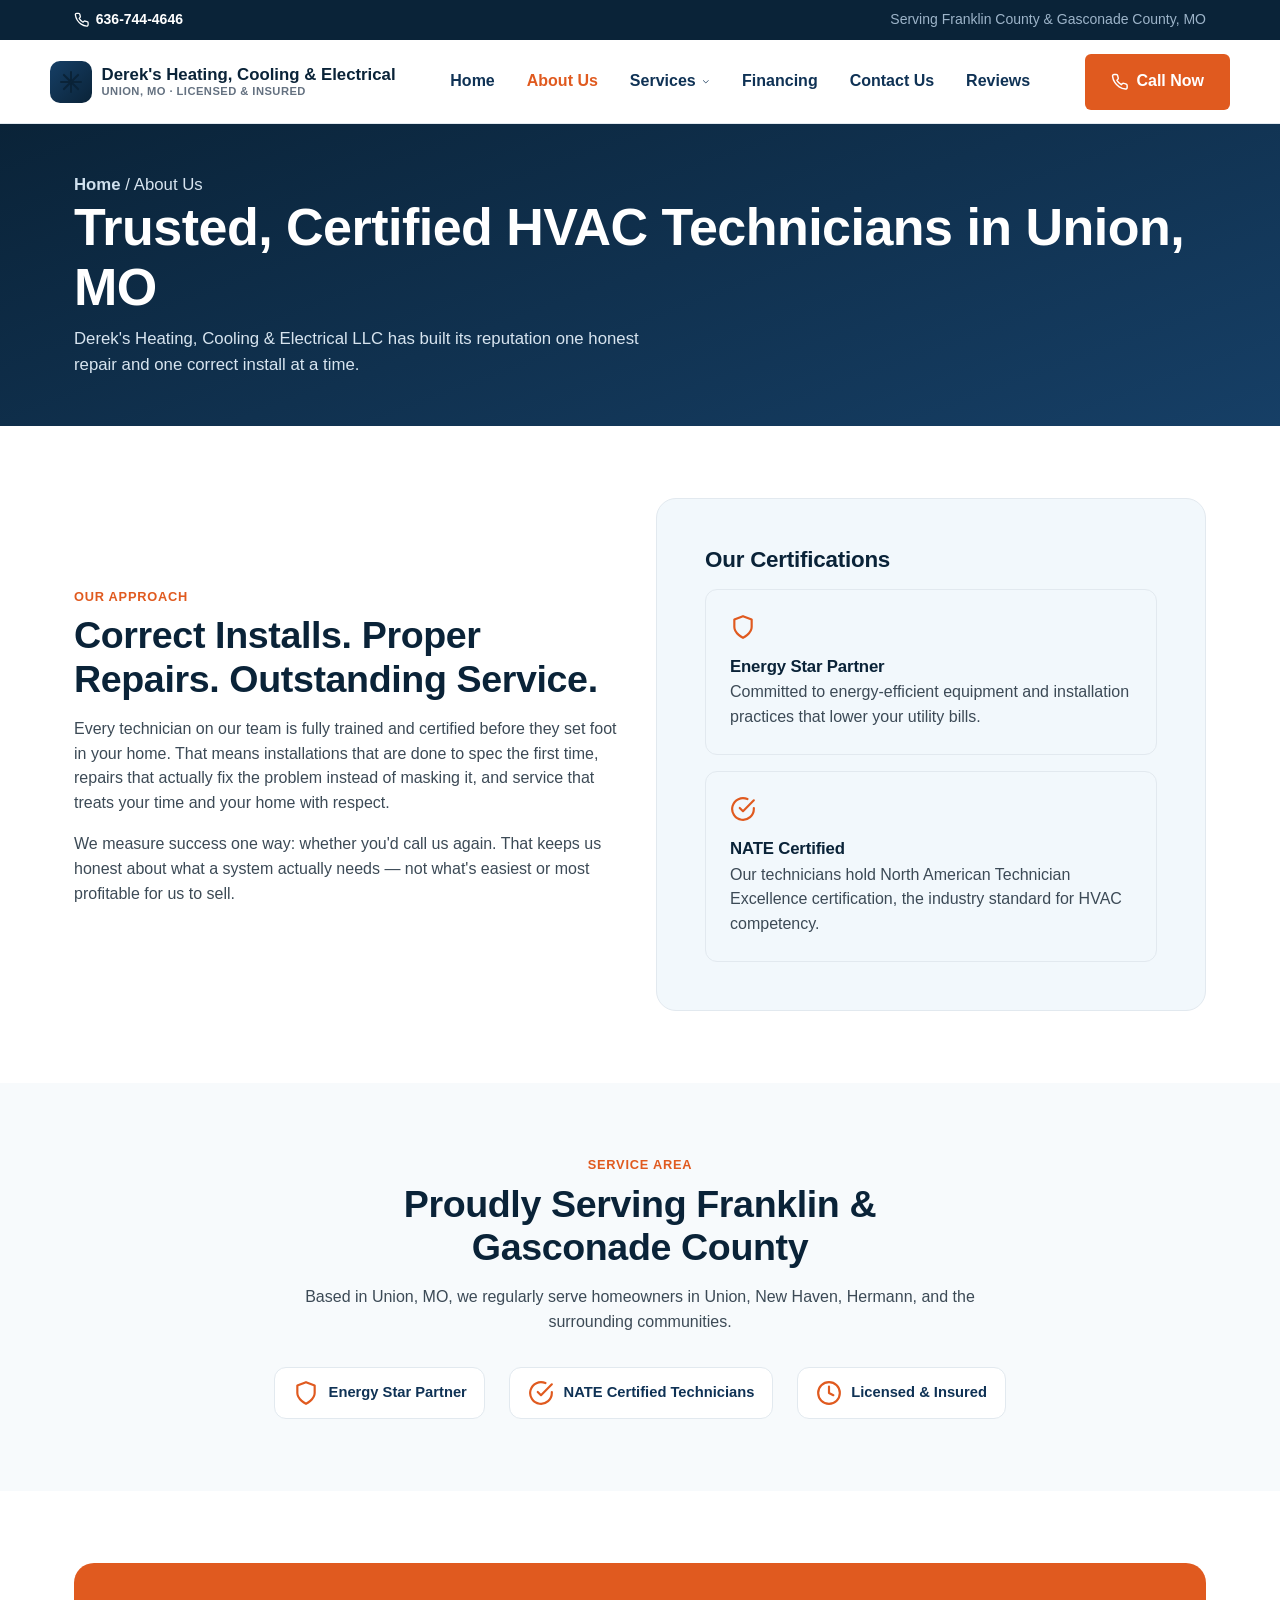
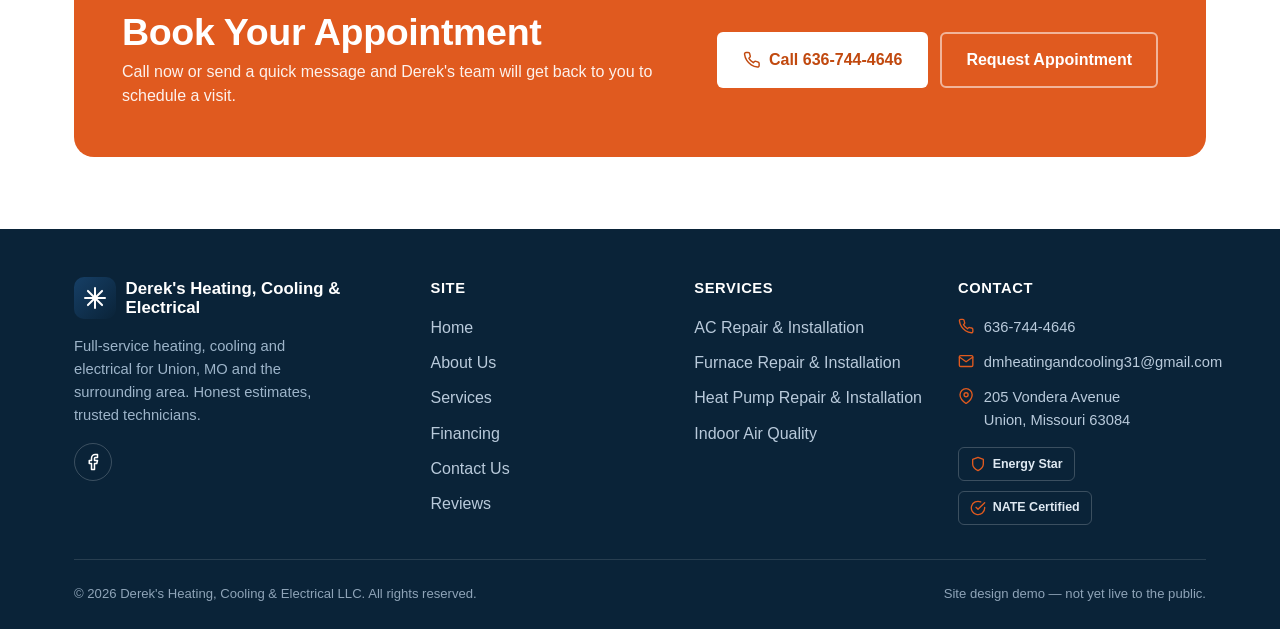
==== about.html @ 1e5344a3 "Initial demo build: static, mobile-first Derek's Heating rebuild 10-page static/vanilla-JS rebuild p" ====
<!DOCTYPE html>
<html lang="en">
<head>
<meta charset="UTF-8">
<meta name="viewport" content="width=device-width, initial-scale=1">
<title>About Us | Derek's Heating, Cooling & Electrical LLC</title>
<meta name="description" content="Meet Derek's Heating, Cooling & Electrical LLC — Energy Star and NATE certified HVAC technicians serving Union, MO and Franklin & Gasconade County.">
<link rel="canonical" href="https://derekshvac-demo.example/about.html">
<meta name="theme-color" content="#0a2338">
<link rel="icon" href="assets/img/favicon.svg" type="image/svg+xml">

<meta property="og:type" content="website">
<meta property="og:title" content="About Us | Derek's Heating, Cooling & Electrical LLC">
<meta property="og:description" content="Meet Derek's Heating, Cooling & Electrical LLC — Energy Star and NATE certified HVAC technicians serving Union, MO and Franklin & Gasconade County.">
<meta property="og:site_name" content="Derek's Heating, Cooling & Electrical LLC">

<link rel="stylesheet" href="assets/css/style.css">
<script type="application/ld+json">{
  "@context": "https://schema.org",
  "@type": "HVACBusiness",
  "name": "Derek's Heating, Cooling & Electrical LLC",
  "telephone": "+1-636-744-4646",
  "email": "dmheatingandcooling31@gmail.com",
  "address": {
    "@type": "PostalAddress",
    "streetAddress": "205 Vondera Avenue",
    "addressLocality": "Union",
    "addressRegion": "MO",
    "postalCode": "63084",
    "addressCountry": "US"
  },
  "areaServed": [
    {
      "@type": "AdministrativeArea",
      "name": "Franklin County, MO"
    },
    {
      "@type": "AdministrativeArea",
      "name": "Gasconade County, MO"
    },
    {
      "@type": "City",
      "name": "Union, MO"
    },
    {
      "@type": "City",
      "name": "New Haven, MO"
    },
    {
      "@type": "City",
      "name": "Hermann, MO"
    }
  ],
  "sameAs": [
    "https://facebook.com/hvacfranklincounty"
  ],
  "priceRange": "$$",
  "openingHoursSpecification": [
    {
      "@type": "OpeningHoursSpecification",
      "dayOfWeek": [
        "Monday",
        "Tuesday",
        "Wednesday",
        "Thursday",
        "Friday"
      ],
      "opens": "08:00",
      "closes": "17:00"
    }
  ]
}</script>

</head>
<body>
<a class="skip-link" href="#main">Skip to content</a>

  
  <div class="topbar">
    <div class="container">
      <a class="topbar-call" href="tel:+16367444646">
        <svg class="icon" viewBox="0 0 24 24" fill="none" stroke="currentColor" stroke-width="2" stroke-linecap="round" stroke-linejoin="round" aria-hidden="true" focusable="false"><path d="M22 16.92v3a2 2 0 0 1-2.18 2 19.79 19.79 0 0 1-8.63-3.07 19.5 19.5 0 0 1-6-6 19.79 19.79 0 0 1-3.07-8.67A2 2 0 0 1 4.11 2h3a2 2 0 0 1 2 1.72c.127.96.361 1.903.7 2.81a2 2 0 0 1-.45 2.11L8.09 9.91a16 16 0 0 0 6 6l1.27-1.27a2 2 0 0 1 2.11-.45c.907.339 1.85.573 2.81.7A2 2 0 0 1 22 16.92z"/></svg>
        636-744-4646
      </a>
      <span class="topbar-area">Serving Franklin County & Gasconade County, MO</span>
    </div>
  </div>
  <header class="site-header">
    <div class="container header-inner">
      
      <a class="brand" href="index.html">
        <span class="brand-mark"><svg class="icon" viewBox="0 0 24 24" fill="none" stroke="currentColor" stroke-width="2" stroke-linecap="round" stroke-linejoin="round" aria-hidden="true" focusable="false"><g stroke-linecap="round"><line x1="12" y1="2" x2="12" y2="22"/><line x1="4.93" y1="4.93" x2="19.07" y2="19.07"/><line x1="2" y1="12" x2="22" y2="12"/><line x1="4.93" y1="19.07" x2="19.07" y2="4.93"/></g></svg></span>
        <span class="brand-name">
          Derek's Heating, Cooling &amp; Electrical
          <small>Union, MO &middot; Licensed &amp; Insured</small>
        </span>
      </a>
      
      <nav class="primary-nav" aria-label="Primary">
        <ul class="nav-list"><li><a class="nav-link" href="index.html">Home</a></li><li><a class="nav-link" href="about.html" aria-current="page">About Us</a></li>
        <li class="has-dropdown">
          <a class="nav-link" href="services.html">
            Services <svg class="icon caret" viewBox="0 0 24 24" fill="none" stroke="currentColor" stroke-width="2" stroke-linecap="round" stroke-linejoin="round" aria-hidden="true" focusable="false"><polyline points="6 9 12 15 18 9"/></svg>
          </a>
          <ul class="dropdown"><li><a href="ac-repair-installation.html">AC Repair & Installation</a></li><li><a href="furnace-repair-installation.html">Furnace Repair & Installation</a></li><li><a href="heat-pump-repair-installation.html">Heat Pump Repair & Installation</a></li><li><a href="indoor-air-quality.html">Indoor Air Quality</a></li></ul>
        </li><li><a class="nav-link" href="financing.html">Financing</a></li><li><a class="nav-link" href="contact.html">Contact Us</a></li><li><a class="nav-link" href="reviews.html">Reviews</a></li></ul>
      </nav>
      <a class="btn btn-primary header-cta" href="tel:+16367444646">
        <svg class="icon" viewBox="0 0 24 24" fill="none" stroke="currentColor" stroke-width="2" stroke-linecap="round" stroke-linejoin="round" aria-hidden="true" focusable="false"><path d="M22 16.92v3a2 2 0 0 1-2.18 2 19.79 19.79 0 0 1-8.63-3.07 19.5 19.5 0 0 1-6-6 19.79 19.79 0 0 1-3.07-8.67A2 2 0 0 1 4.11 2h3a2 2 0 0 1 2 1.72c.127.96.361 1.903.7 2.81a2 2 0 0 1-.45 2.11L8.09 9.91a16 16 0 0 0 6 6l1.27-1.27a2 2 0 0 1 2.11-.45c.907.339 1.85.573 2.81.7A2 2 0 0 1 22 16.92z"/></svg> Call Now
      </a>
      <button
        type="button"
        class="nav-toggle"
        data-nav-toggle
        aria-expanded="false"
        aria-controls="mobile-nav-panel"
        aria-label="Open menu"
      >
        <svg class="icon" viewBox="0 0 24 24" fill="none" stroke="currentColor" stroke-width="2" stroke-linecap="round" stroke-linejoin="round" aria-hidden="true" focusable="false"><line x1="3" y1="12" x2="21" y2="12"/><line x1="3" y1="6" x2="21" y2="6"/><line x1="3" y1="18" x2="21" y2="18"/></svg>
      </button>
    </div>
    
    <div class="mobile-nav" data-mobile-nav>
      <div class="container">
        <a class="mobile-nav-link" href="index.html">Home</a><a class="mobile-nav-link" href="about.html" aria-current="page">About Us</a>
        <button
          type="button"
          class="mobile-nav-toggle-btn"
          data-mobile-sub-toggle
          aria-expanded="false"
          aria-controls="mobile-services-sub"
        >
          Services <svg class="icon caret" viewBox="0 0 24 24" fill="none" stroke="currentColor" stroke-width="2" stroke-linecap="round" stroke-linejoin="round" aria-hidden="true" focusable="false"><polyline points="6 9 12 15 18 9"/></svg>
        </button>
        <div class="mobile-sub" id="mobile-services-sub" data-mobile-sub>
          <a href="services.html">All Services</a>
          <a href="ac-repair-installation.html">AC Repair & Installation</a><a href="furnace-repair-installation.html">Furnace Repair & Installation</a><a href="heat-pump-repair-installation.html">Heat Pump Repair & Installation</a><a href="indoor-air-quality.html">Indoor Air Quality</a>
        </div><a class="mobile-nav-link" href="financing.html">Financing</a><a class="mobile-nav-link" href="contact.html">Contact Us</a><a class="mobile-nav-link" href="reviews.html">Reviews</a>
        <a class="btn btn-primary btn-block mobile-cta" href="tel:+16367444646">
          <svg class="icon" viewBox="0 0 24 24" fill="none" stroke="currentColor" stroke-width="2" stroke-linecap="round" stroke-linejoin="round" aria-hidden="true" focusable="false"><path d="M22 16.92v3a2 2 0 0 1-2.18 2 19.79 19.79 0 0 1-8.63-3.07 19.5 19.5 0 0 1-6-6 19.79 19.79 0 0 1-3.07-8.67A2 2 0 0 1 4.11 2h3a2 2 0 0 1 2 1.72c.127.96.361 1.903.7 2.81a2 2 0 0 1-.45 2.11L8.09 9.91a16 16 0 0 0 6 6l1.27-1.27a2 2 0 0 1 2.11-.45c.907.339 1.85.573 2.81.7A2 2 0 0 1 22 16.92z"/></svg> Call 636-744-4646
        </a>
      </div>
    </div>
  </header>
<main id="main">

  <section class="page-hero">
    <div class="container">
      <p class="breadcrumb"><a href="index.html">Home</a> / About Us</p>
      <h1>Trusted, Certified HVAC Technicians in Union, MO</h1>
      <p>Derek's Heating, Cooling &amp; Electrical LLC has built its reputation
        one honest repair and one correct install at a time.</p>
    </div>
  </section>

  <section class="section">
    <div class="container">
      <div class="feature-row">
        <div>
          <span class="kicker">Our Approach</span>
          <h2>Correct Installs. Proper Repairs. Outstanding Service.</h2>
          <p>Every technician on our team is fully trained and certified
            before they set foot in your home. That means installations
            that are done to spec the first time, repairs that actually fix
            the problem instead of masking it, and service that treats your
            time and your home with respect.</p>
          <p>We measure success one way: whether you'd call us again. That
            keeps us honest about what a system actually needs &mdash; not
            what's easiest or most profitable for us to sell.</p>
        </div>
        <div class="panel">
          <h3 class="mt-0">Our Certifications</h3>
          <div class="stack">
            <div class="info-card">
              <svg class="icon" viewBox="0 0 24 24" fill="none" stroke="currentColor" stroke-width="2" stroke-linecap="round" stroke-linejoin="round" aria-hidden="true" focusable="false"><path d="M12 22s8-4 8-10V5l-8-3-8 3v7c0 6 8 10 8 10z"/></svg>
              <h3>Energy Star Partner</h3>
              <p style="margin-bottom:0;">Committed to energy-efficient equipment and installation practices that lower your utility bills.</p>
            </div>
            <div class="info-card">
              <svg class="icon" viewBox="0 0 24 24" fill="none" stroke="currentColor" stroke-width="2" stroke-linecap="round" stroke-linejoin="round" aria-hidden="true" focusable="false"><path d="M22 11.08V12a10 10 0 1 1-5.93-9.14"/><polyline points="22 4 12 14.01 9 11.01"/></svg>
              <h3>NATE Certified</h3>
              <p style="margin-bottom:0;">Our technicians hold North American Technician Excellence certification, the industry standard for HVAC competency.</p>
            </div>
          </div>
        </div>
      </div>
    </div>
  </section>

  <section class="section section-alt">
    <div class="container">
      <div class="section-head">
        <span class="kicker">Service Area</span>
        <h2>Proudly Serving Franklin &amp; Gasconade County</h2>
        <p>Based in Union, MO, we regularly serve homeowners in Union, New
          Haven, Hermann, and the surrounding communities.</p>
      </div>
      
      <div class="cert-strip">
        <span class="cert-badge"><svg class="icon" viewBox="0 0 24 24" fill="none" stroke="currentColor" stroke-width="2" stroke-linecap="round" stroke-linejoin="round" aria-hidden="true" focusable="false"><path d="M12 22s8-4 8-10V5l-8-3-8 3v7c0 6 8 10 8 10z"/></svg> Energy Star Partner</span>
        <span class="cert-badge"><svg class="icon" viewBox="0 0 24 24" fill="none" stroke="currentColor" stroke-width="2" stroke-linecap="round" stroke-linejoin="round" aria-hidden="true" focusable="false"><path d="M22 11.08V12a10 10 0 1 1-5.93-9.14"/><polyline points="22 4 12 14.01 9 11.01"/></svg> NATE Certified Technicians</span>
        <span class="cert-badge"><svg class="icon" viewBox="0 0 24 24" fill="none" stroke="currentColor" stroke-width="2" stroke-linecap="round" stroke-linejoin="round" aria-hidden="true" focusable="false"><circle cx="12" cy="12" r="10"/><polyline points="12 6 12 12 16 14"/></svg> Licensed &amp; Insured</span>
      </div>
    </div>
  </section>

  
  <section class="section">
    <div class="container">
      <div class="cta-band">
        <div>
          <h2>Book Your Appointment</h2>
          <p>Call now or send a quick message and Derek's team will get back to you to schedule a visit.</p>
        </div>
        <div class="cta-actions">
          <a class="btn btn-primary" href="tel:+16367444646"><svg class="icon" viewBox="0 0 24 24" fill="none" stroke="currentColor" stroke-width="2" stroke-linecap="round" stroke-linejoin="round" aria-hidden="true" focusable="false"><path d="M22 16.92v3a2 2 0 0 1-2.18 2 19.79 19.79 0 0 1-8.63-3.07 19.5 19.5 0 0 1-6-6 19.79 19.79 0 0 1-3.07-8.67A2 2 0 0 1 4.11 2h3a2 2 0 0 1 2 1.72c.127.96.361 1.903.7 2.81a2 2 0 0 1-.45 2.11L8.09 9.91a16 16 0 0 0 6 6l1.27-1.27a2 2 0 0 1 2.11-.45c.907.339 1.85.573 2.81.7A2 2 0 0 1 22 16.92z"/></svg> Call 636-744-4646</a>
          <a class="btn btn-on-dark" href="contact.html">Request Appointment</a>
        </div>
      </div>
    </div>
  </section>
  
</main>

  <footer class="site-footer">
    <div class="container">
      <div class="footer-grid">
        <div class="footer-brand">
          <a class="brand" href="index.html">
            <span class="brand-mark"><svg class="icon" viewBox="0 0 24 24" fill="none" stroke="currentColor" stroke-width="2" stroke-linecap="round" stroke-linejoin="round" aria-hidden="true" focusable="false"><g stroke-linecap="round"><line x1="12" y1="2" x2="12" y2="22"/><line x1="4.93" y1="4.93" x2="19.07" y2="19.07"/><line x1="2" y1="12" x2="22" y2="12"/><line x1="4.93" y1="19.07" x2="19.07" y2="4.93"/></g></svg></span>
            <span class="brand-name">Derek's Heating, Cooling &amp; Electrical</span>
          </a>
          <p>Full-service heating, cooling and electrical for Union, MO and
            the surrounding area. Honest estimates, trusted technicians.</p>
          <div class="footer-social">
            <a href="https://facebook.com/hvacfranklincounty" aria-label="Derek's Heating on Facebook" target="_blank" rel="noopener noreferrer">
              <svg class="icon" viewBox="0 0 24 24" fill="none" stroke="currentColor" stroke-width="2" stroke-linecap="round" stroke-linejoin="round" aria-hidden="true" focusable="false"><path d="M18 2h-3a5 5 0 0 0-5 5v3H7v4h3v8h4v-8h3l1-4h-4V7a1 1 0 0 1 1-1h3z"/></svg>
            </a>
          </div>
        </div>

        <div>
          <div class="footer-heading">Site</div>
          <ul class="footer-links">
            <li><a href="index.html">Home</a></li><li><a href="about.html">About Us</a></li><li><a href="services.html">Services</a></li><li><a href="financing.html">Financing</a></li><li><a href="contact.html">Contact Us</a></li><li><a href="reviews.html">Reviews</a></li>
          </ul>
        </div>

        <div>
          <div class="footer-heading">Services</div>
          <ul class="footer-links">
            <li><a href="ac-repair-installation.html">AC Repair & Installation</a></li><li><a href="furnace-repair-installation.html">Furnace Repair & Installation</a></li><li><a href="heat-pump-repair-installation.html">Heat Pump Repair & Installation</a></li><li><a href="indoor-air-quality.html">Indoor Air Quality</a></li>
          </ul>
        </div>

        <div>
          <div class="footer-heading">Contact</div>
          <ul class="footer-contact">
            <li><svg class="icon" viewBox="0 0 24 24" fill="none" stroke="currentColor" stroke-width="2" stroke-linecap="round" stroke-linejoin="round" aria-hidden="true" focusable="false"><path d="M22 16.92v3a2 2 0 0 1-2.18 2 19.79 19.79 0 0 1-8.63-3.07 19.5 19.5 0 0 1-6-6 19.79 19.79 0 0 1-3.07-8.67A2 2 0 0 1 4.11 2h3a2 2 0 0 1 2 1.72c.127.96.361 1.903.7 2.81a2 2 0 0 1-.45 2.11L8.09 9.91a16 16 0 0 0 6 6l1.27-1.27a2 2 0 0 1 2.11-.45c.907.339 1.85.573 2.81.7A2 2 0 0 1 22 16.92z"/></svg><a href="tel:+16367444646">636-744-4646</a></li>
            <li><svg class="icon" viewBox="0 0 24 24" fill="none" stroke="currentColor" stroke-width="2" stroke-linecap="round" stroke-linejoin="round" aria-hidden="true" focusable="false"><path d="M4 4h16c1.1 0 2 .9 2 2v12c0 1.1-.9 2-2 2H4c-1.1 0-2-.9-2-2V6c0-1.1.9-2 2-2z"/><polyline points="22 6 12 13 2 6"/></svg><a href="mailto:dmheatingandcooling31@gmail.com">dmheatingandcooling31@gmail.com</a></li>
            <li><svg class="icon" viewBox="0 0 24 24" fill="none" stroke="currentColor" stroke-width="2" stroke-linecap="round" stroke-linejoin="round" aria-hidden="true" focusable="false"><path d="M21 10c0 7-9 13-9 13s-9-6-9-13a9 9 0 0 1 18 0z"/><circle cx="12" cy="10" r="3"/></svg><span>205 Vondera Avenue<br>Union, Missouri 63084</span></li>
          </ul>
          <div class="footer-certs">
            <span class="footer-cert-badge"><svg class="icon" viewBox="0 0 24 24" fill="none" stroke="currentColor" stroke-width="2" stroke-linecap="round" stroke-linejoin="round" aria-hidden="true" focusable="false"><path d="M12 22s8-4 8-10V5l-8-3-8 3v7c0 6 8 10 8 10z"/></svg> Energy Star</span>
            <span class="footer-cert-badge"><svg class="icon" viewBox="0 0 24 24" fill="none" stroke="currentColor" stroke-width="2" stroke-linecap="round" stroke-linejoin="round" aria-hidden="true" focusable="false"><path d="M22 11.08V12a10 10 0 1 1-5.93-9.14"/><polyline points="22 4 12 14.01 9 11.01"/></svg> NATE Certified</span>
          </div>
        </div>
      </div>

      <div class="footer-bottom">
        <span>&copy; <span data-year>2026</span> Derek's Heating, Cooling & Electrical LLC. All rights reserved.</span>
        <span>Site design demo &mdash; not yet live to the public.</span>
      </div>
    </div>
  </footer>
<script src="assets/js/main.js"></script>
<script>document.querySelector('[data-year]').textContent = new Date().getFullYear();</script>
</body>
</html>
---- assets/css/style.css ----
/* Derek's Heating, Cooling & Electrical LLC -- demo rebuild
   Zero dependencies. System fonts only (no webfont network request,
   keeps LCP/CLS low on throttled mobile connections). */

:root {
  --navy-950: #0a2338;
  --navy-900: #0f3255;
  --navy-800: #163f66;
  --navy-700: #1f5280;
  --ice-50: #f2f8fc;
  --ice-100: #e6f1f9;
  --orange-600: #e05a1f;
  --orange-700: #c1490f;
  --orange-100: #fdece1;
  --ink-900: #17222c;
  --ink-700: #3c4a56;
  --ink-500: #647180;
  --line-200: #e2e9ef;
  --line-100: #edf2f6;
  --bg-0: #ffffff;
  --bg-1: #f7fafc;
  --radius-sm: 6px;
  --radius-md: 12px;
  --radius-lg: 20px;
  --shadow-sm: 0 1px 2px rgba(15, 50, 85, 0.08);
  --shadow-md: 0 8px 24px rgba(15, 50, 85, 0.12);
  --container: 1180px;
  --space-1: 0.5rem;
  --space-2: 1rem;
  --space-3: 1.5rem;
  --space-4: 2rem;
  --space-5: 3rem;
  --space-6: 4.5rem;
  font-size: 16px;
}

*,
*::before,
*::after {
  box-sizing: border-box;
}

html {
  -webkit-text-size-adjust: 100%;
  scroll-behavior: smooth;
}

body {
  margin: 0;
  font-family: -apple-system, BlinkMacSystemFont, "Segoe UI", Roboto,
    Helvetica, Arial, sans-serif;
  color: var(--ink-900);
  background: var(--bg-0);
  line-height: 1.55;
  -webkit-font-smoothing: antialiased;
}

img,
svg {
  max-width: 100%;
  display: block;
}

.icon {
  display: inline-block;
  width: 1.1em;
  height: 1.1em;
  flex: none;
}

a {
  color: inherit;
  text-decoration: none;
}

ul {
  margin: 0;
  padding: 0;
  list-style: none;
}

h1,
h2,
h3,
h4 {
  margin: 0 0 var(--space-2);
  line-height: 1.15;
  font-weight: 800;
  color: var(--navy-950);
  letter-spacing: -0.01em;
}

h1 {
  font-size: clamp(2rem, 5vw + 0.5rem, 3.25rem);
}

h2 {
  font-size: clamp(1.6rem, 3vw + 0.5rem, 2.35rem);
}

h3 {
  font-size: clamp(1.15rem, 1.4vw + 0.6rem, 1.4rem);
}

p {
  margin: 0 0 var(--space-2);
  color: var(--ink-700);
}

.container {
  width: 100%;
  max-width: var(--container);
  margin: 0 auto;
  padding: 0 var(--space-3);
}

.visually-hidden {
  position: absolute;
  width: 1px;
  height: 1px;
  overflow: hidden;
  clip: rect(0 0 0 0);
  white-space: nowrap;
}

.skip-link {
  position: absolute;
  left: -999px;
  top: 0;
  background: var(--orange-600);
  color: #fff;
  padding: 0.75rem 1.25rem;
  z-index: 200;
  border-radius: 0 0 var(--radius-sm) 0;
  font-weight: 700;
}

.skip-link:focus {
  left: 0;
}

/* ---------- Buttons ---------- */

.btn {
  display: inline-flex;
  align-items: center;
  justify-content: center;
  gap: 0.5rem;
  font-weight: 700;
  font-size: 1rem;
  padding: 0.85rem 1.5rem;
  border-radius: var(--radius-sm);
  border: 2px solid transparent;
  cursor: pointer;
  transition: background-color 0.15s ease, color 0.15s ease,
    border-color 0.15s ease, transform 0.15s ease;
  white-space: nowrap;
}

.btn:active {
  transform: translateY(1px);
}

.btn-primary {
  background: var(--orange-600);
  color: #fff;
}

.btn-primary:hover {
  background: var(--orange-700);
}

.btn-secondary {
  background: #fff;
  color: var(--navy-900);
  border-color: var(--navy-900);
}

.btn-secondary:hover {
  background: var(--navy-900);
  color: #fff;
}

.btn-on-dark {
  background: transparent;
  color: #fff;
  border-color: rgba(255, 255, 255, 0.55);
}

.btn-on-dark:hover {
  background: rgba(255, 255, 255, 0.12);
  border-color: #fff;
}

.btn-block {
  width: 100%;
}

.btn svg {
  width: 1.1em;
  height: 1.1em;
  flex: none;
}

/* ---------- Top bar ---------- */

.topbar {
  background: var(--navy-950);
  color: #cfe0ee;
  font-size: 0.875rem;
}

.topbar .container {
  display: flex;
  align-items: center;
  justify-content: space-between;
  min-height: 40px;
}

.topbar-call {
  display: inline-flex;
  align-items: center;
  gap: 0.4rem;
  color: #fff;
  font-weight: 700;
  white-space: nowrap;
}

.topbar-area {
  color: #9db4c9;
  display: none;
  text-align: right;
}

@media (min-width: 560px) {
  .topbar-area {
    display: block;
  }
}

/* ---------- Header / nav ---------- */

.site-header {
  position: sticky;
  top: 0;
  z-index: 100;
  background: rgba(255, 255, 255, 0.96);
  backdrop-filter: saturate(180%) blur(6px);
  border-bottom: 1px solid var(--line-200);
}

.header-inner {
  display: flex;
  align-items: center;
  justify-content: space-between;
  padding: 0.85rem 0;
  gap: var(--space-3);
}

.brand {
  display: flex;
  align-items: center;
  gap: 0.6rem;
  font-weight: 800;
  color: var(--navy-950);
  font-size: 1.05rem;
  line-height: 1.15;
}

.brand-mark {
  width: 42px;
  height: 42px;
  border-radius: 10px;
  background: linear-gradient(135deg, var(--navy-800), var(--navy-950));
  display: flex;
  align-items: center;
  justify-content: center;
  flex: none;
}

.brand-mark svg {
  width: 24px;
  height: 24px;
}

.brand-name small {
  display: block;
  font-weight: 600;
  color: var(--ink-500);
  font-size: 0.7rem;
  letter-spacing: 0.04em;
  text-transform: uppercase;
}

.primary-nav {
  display: none;
}

.nav-list {
  display: flex;
  align-items: center;
  gap: var(--space-4);
}

.nav-list > li {
  position: relative;
}

.nav-link {
  display: inline-flex;
  align-items: center;
  gap: 0.3rem;
  font-weight: 600;
  color: var(--navy-900);
  padding: 0.5rem 0;
}

.nav-link:hover,
.nav-link[aria-current="page"] {
  color: var(--orange-600);
}

.has-dropdown .caret {
  width: 0.6em;
  height: 0.6em;
  transition: transform 0.15s ease;
}

.has-dropdown:hover .caret,
.has-dropdown:focus-within .caret {
  transform: rotate(180deg);
}

.dropdown {
  position: absolute;
  top: 100%;
  left: 0;
  min-width: 250px;
  background: #fff;
  border: 1px solid var(--line-200);
  border-radius: var(--radius-md);
  box-shadow: var(--shadow-md);
  padding: 0.5rem;
  opacity: 0;
  visibility: hidden;
  transform: translateY(6px);
  transition: opacity 0.15s ease, transform 0.15s ease, visibility 0.15s;
}

.has-dropdown:hover .dropdown,
.has-dropdown:focus-within .dropdown {
  opacity: 1;
  visibility: visible;
  transform: translateY(0);
}

.dropdown a {
  display: block;
  padding: 0.6rem 0.75rem;
  border-radius: var(--radius-sm);
  font-weight: 600;
  color: var(--ink-700);
  font-size: 0.92rem;
}

.dropdown a:hover {
  background: var(--ice-50);
  color: var(--orange-600);
}

.header-cta {
  display: none;
}

.nav-toggle {
  display: inline-flex;
  align-items: center;
  justify-content: center;
  width: 44px;
  height: 44px;
  border-radius: var(--radius-sm);
  border: 1px solid var(--line-200);
  background: #fff;
}

.nav-toggle svg {
  width: 22px;
  height: 22px;
}

/* Mobile nav panel */

.mobile-nav {
  display: none;
  border-top: 1px solid var(--line-200);
  background: #fff;
}

.mobile-nav.is-open {
  display: block;
}

.mobile-nav .container {
  padding-top: var(--space-2);
  padding-bottom: var(--space-3);
}

.mobile-nav-link {
  display: flex;
  align-items: center;
  justify-content: space-between;
  padding: 0.85rem 0;
  border-bottom: 1px solid var(--line-100);
  font-weight: 700;
  color: var(--navy-900);
}

.mobile-sub {
  display: none;
  padding-left: var(--space-2);
}

.mobile-sub.is-open {
  display: block;
}

.mobile-sub a {
  display: block;
  padding: 0.7rem 0;
  color: var(--ink-700);
  font-weight: 600;
  border-bottom: 1px solid var(--line-100);
}

.mobile-nav-toggle-btn {
  background: none;
  border: none;
  padding: 0.85rem 0;
  width: 100%;
  display: flex;
  align-items: center;
  justify-content: space-between;
  font-weight: 700;
  color: var(--navy-900);
  border-bottom: 1px solid var(--line-100);
  font-size: 1rem;
  font-family: inherit;
}

.mobile-nav-toggle-btn .caret {
  width: 0.7em;
  height: 0.7em;
  transition: transform 0.15s ease;
}

.mobile-nav-toggle-btn[aria-expanded="true"] .caret {
  transform: rotate(180deg);
}

.mobile-cta {
  margin-top: var(--space-3);
}

@media (min-width: 900px) {
  .primary-nav {
    display: block;
  }
  .header-cta {
    display: inline-flex;
  }
  .nav-toggle {
    display: none;
  }
  .mobile-nav {
    display: none !important;
  }
}

/* ---------- Hero ---------- */

.hero {
  background: linear-gradient(160deg, var(--navy-950) 0%, var(--navy-800) 100%);
  color: #fff;
  padding: var(--space-6) 0;
  position: relative;
  overflow: hidden;
}

.hero::after {
  content: "";
  position: absolute;
  inset: 0;
  background: radial-gradient(
    600px 400px at 85% 20%,
    rgba(224, 90, 31, 0.25),
    transparent 60%
  );
  pointer-events: none;
}

.hero-inner {
  position: relative;
  display: grid;
  gap: var(--space-4);
  max-width: 720px;
}

.eyebrow {
  display: inline-flex;
  align-items: center;
  gap: 0.5rem;
  background: rgba(255, 255, 255, 0.1);
  border: 1px solid rgba(255, 255, 255, 0.25);
  color: #fff;
  font-weight: 700;
  font-size: 0.8rem;
  letter-spacing: 0.04em;
  text-transform: uppercase;
  padding: 0.4rem 0.85rem;
  border-radius: 999px;
  width: fit-content;
}

.hero h1 {
  color: #fff;
  margin-bottom: var(--space-2);
}

.hero-lede {
  color: #d7e4ef;
  font-size: 1.1rem;
  max-width: 60ch;
}

.hero-actions {
  display: flex;
  flex-wrap: wrap;
  gap: 0.85rem;
  margin-top: var(--space-2);
}

.hero-trust {
  display: flex;
  flex-wrap: wrap;
  gap: var(--space-3);
  margin-top: var(--space-4);
  padding-top: var(--space-4);
  border-top: 1px solid rgba(255, 255, 255, 0.15);
  color: #cfe0ee;
  font-size: 0.9rem;
  font-weight: 600;
}

.hero-trust li {
  display: flex;
  align-items: center;
  gap: 0.5rem;
}

.hero-trust svg {
  width: 1.15em;
  height: 1.15em;
  color: var(--orange-600);
  flex: none;
}

/* Page header (non-home hero, shorter) */

.page-hero {
  background: linear-gradient(160deg, var(--navy-950) 0%, var(--navy-800) 100%);
  color: #fff;
  padding: var(--space-5) 0;
}

.page-hero h1 {
  color: #fff;
  margin-bottom: 0.5rem;
}

.page-hero p {
  color: #d7e4ef;
  max-width: 62ch;
  font-size: 1.05rem;
  margin-bottom: 0;
}

.breadcrumb {
  font-size: 0.85rem;
  color: #9db4c9;
  margin-bottom: var(--space-2);
}

.breadcrumb a {
  color: #cfe0ee;
  font-weight: 600;
}

.breadcrumb a:hover {
  color: #fff;
}

/* ---------- Sections ---------- */

.section {
  padding: var(--space-6) 0;
}

.section-alt {
  background: var(--bg-1);
}

.section-head {
  max-width: 680px;
  margin: 0 auto var(--space-4);
  text-align: center;
}

.section-head.align-left {
  margin-left: 0;
  text-align: left;
}

.kicker {
  color: var(--orange-600);
  font-weight: 800;
  text-transform: uppercase;
  letter-spacing: 0.06em;
  font-size: 0.8rem;
  display: block;
  margin-bottom: 0.5rem;
}

/* Two-column feature rows (AC / Furnace teasers) */

.feature-row {
  display: grid;
  gap: var(--space-4);
  align-items: center;
}

.feature-row .panel {
  background: var(--ice-50);
  border-radius: var(--radius-lg);
  padding: var(--space-5);
  border: 1px solid var(--line-200);
}

.feature-icon {
  width: 56px;
  height: 56px;
  border-radius: var(--radius-md);
  background: var(--navy-950);
  display: flex;
  align-items: center;
  justify-content: center;
  margin-bottom: var(--space-2);
}

.feature-icon svg {
  width: 30px;
  height: 30px;
  color: var(--orange-600);
}

@media (min-width: 800px) {
  .feature-row {
    grid-template-columns: 1fr 1fr;
  }
}

/* Grid cards ("What We Do") */

.card-grid {
  display: grid;
  gap: var(--space-3);
  grid-template-columns: repeat(auto-fit, minmax(240px, 1fr));
}

.card {
  background: #fff;
  border: 1px solid var(--line-200);
  border-radius: var(--radius-md);
  padding: var(--space-3);
  transition: box-shadow 0.15s ease, transform 0.15s ease;
}

.card:hover {
  box-shadow: var(--shadow-md);
  transform: translateY(-2px);
}

.card .feature-icon {
  width: 46px;
  height: 46px;
}

.card .feature-icon svg {
  width: 24px;
  height: 24px;
}

.card h3 {
  margin-bottom: 0.35rem;
}

.card p {
  font-size: 0.94rem;
  margin-bottom: 0.75rem;
}

.card-link {
  font-weight: 700;
  color: var(--orange-600);
  font-size: 0.9rem;
  display: inline-flex;
  align-items: center;
  gap: 0.3rem;
}

/* CTA band */

.cta-band {
  background: var(--orange-600);
  color: #fff;
  border-radius: var(--radius-lg);
  padding: var(--space-5);
  display: grid;
  gap: var(--space-3);
  text-align: center;
}

.cta-band h2 {
  color: #fff;
  margin-bottom: 0.35rem;
}

.cta-band p {
  color: rgba(255, 255, 255, 0.92);
  margin-bottom: 0;
}

.cta-band .btn-primary {
  background: #fff;
  color: var(--orange-700);
}

.cta-band .btn-primary:hover {
  background: var(--navy-950);
  color: #fff;
}

.cta-actions {
  display: flex;
  flex-wrap: wrap;
  gap: 0.75rem;
  justify-content: center;
}

@media (min-width: 700px) {
  .cta-band {
    grid-template-columns: 1fr auto;
    text-align: left;
    align-items: center;
  }
  .cta-actions {
    justify-content: flex-end;
  }
}

/* Certifications strip */

.cert-strip {
  display: flex;
  flex-wrap: wrap;
  gap: var(--space-3);
  align-items: center;
  justify-content: center;
}

.cert-badge {
  display: flex;
  align-items: center;
  gap: 0.6rem;
  padding: 0.75rem 1.1rem;
  border: 1px solid var(--line-200);
  border-radius: var(--radius-md);
  background: #fff;
  font-weight: 700;
  color: var(--navy-900);
  font-size: 0.92rem;
}

.cert-badge svg {
  width: 26px;
  height: 26px;
  color: var(--orange-600);
  flex: none;
}

/* Process / steps list */

.steps {
  display: grid;
  gap: var(--space-3);
  counter-reset: step;
}

.step {
  display: flex;
  gap: var(--space-2);
  align-items: flex-start;
}

.step-num {
  flex: none;
  width: 40px;
  height: 40px;
  border-radius: 50%;
  background: var(--navy-950);
  color: #fff;
  display: flex;
  align-items: center;
  justify-content: center;
  font-weight: 800;
}

/* ---------- Forms ---------- */

.form-card {
  background: #fff;
  border: 1px solid var(--line-200);
  border-radius: var(--radius-lg);
  padding: var(--space-4);
  box-shadow: var(--shadow-sm);
}

.form-grid {
  display: grid;
  gap: var(--space-2);
}

@media (min-width: 620px) {
  .form-grid.two-col {
    grid-template-columns: 1fr 1fr;
  }
  .form-grid.two-col .full {
    grid-column: 1 / -1;
  }
}

.field label {
  display: block;
  font-weight: 700;
  font-size: 0.88rem;
  color: var(--navy-900);
  margin-bottom: 0.35rem;
}

.field input,
.field textarea,
.field select {
  width: 100%;
  border: 1px solid var(--line-200);
  border-radius: var(--radius-sm);
  padding: 0.7rem 0.85rem;
  font: inherit;
  color: var(--ink-900);
  background: var(--bg-1);
}

.field input:focus,
.field textarea:focus,
.field select:focus {
  outline: 2px solid var(--navy-700);
  outline-offset: 1px;
  background: #fff;
}

.field textarea {
  resize: vertical;
  min-height: 120px;
}

.form-note {
  font-size: 0.82rem;
  color: var(--ink-500);
  margin-top: 0.75rem;
  margin-bottom: 0;
}

.form-status {
  margin-top: var(--space-2);
  padding: 0.85rem 1rem;
  border-radius: var(--radius-sm);
  font-weight: 700;
  font-size: 0.92rem;
  display: none;
}

.form-status.is-visible {
  display: block;
}

.form-status.success {
  background: #e7f6ec;
  color: #1a7a3d;
}

.form-status.error {
  background: #fdecea;
  color: #b3261e;
}

/* ---------- Contact info cards ---------- */

.info-grid {
  display: grid;
  gap: var(--space-3);
  grid-template-columns: repeat(auto-fit, minmax(220px, 1fr));
}

.info-card {
  background: var(--ice-50);
  border: 1px solid var(--line-200);
  border-radius: var(--radius-md);
  padding: var(--space-3);
}

.info-card svg {
  width: 26px;
  height: 26px;
  color: var(--orange-600);
  margin-bottom: 0.6rem;
}

.info-card h3 {
  font-size: 1.05rem;
  margin-bottom: 0.25rem;
}

.info-card a {
  font-weight: 700;
  color: var(--navy-900);
}

.info-card a:hover {
  color: var(--orange-600);
}

/* Map placeholder */

.map-embed {
  border-radius: var(--radius-lg);
  overflow: hidden;
  border: 1px solid var(--line-200);
  aspect-ratio: 16 / 9;
}

.map-embed iframe {
  width: 100%;
  height: 100%;
  border: 0;
}

/* ---------- Reviews ---------- */

.review-grid {
  display: grid;
  gap: var(--space-3);
  grid-template-columns: repeat(auto-fit, minmax(260px, 1fr));
}

.review-card {
  background: #fff;
  border: 1px solid var(--line-200);
  border-radius: var(--radius-md);
  padding: var(--space-3);
}

.stars {
  color: var(--orange-600);
  letter-spacing: 0.1em;
  margin-bottom: 0.6rem;
  font-size: 1.05rem;
}

.review-quote {
  color: var(--ink-900);
  font-weight: 600;
  margin-bottom: 0.75rem;
}

.review-author {
  color: var(--ink-500);
  font-size: 0.88rem;
  font-weight: 700;
}

.review-cta {
  text-align: center;
}

/* ---------- Financing ---------- */

.finance-highlights {
  display: grid;
  gap: var(--space-3);
  grid-template-columns: repeat(auto-fit, minmax(220px, 1fr));
}

.finance-highlight {
  padding: var(--space-3);
  border-radius: var(--radius-md);
  border: 1px solid var(--line-200);
  text-align: center;
}

.finance-highlight strong {
  display: block;
  font-size: 1.6rem;
  color: var(--navy-950);
  margin-bottom: 0.25rem;
}

/* ---------- Footer ---------- */

.site-footer {
  background: var(--navy-950);
  color: #b9cadb;
  padding: var(--space-5) 0 var(--space-3);
}

.footer-grid {
  display: grid;
  gap: var(--space-4);
  grid-template-columns: 1fr;
}

@media (min-width: 800px) {
  .footer-grid {
    grid-template-columns: 1.4fr 1fr 1fr 1fr;
  }
}

.footer-brand .brand {
  color: #fff;
  margin-bottom: var(--space-2);
}

.footer-brand p {
  color: #9db4c9;
  font-size: 0.92rem;
  max-width: 32ch;
}

.footer-social {
  display: flex;
  gap: 0.6rem;
  margin-top: var(--space-2);
}

.footer-social a {
  width: 38px;
  height: 38px;
  border-radius: 50%;
  border: 1px solid rgba(255, 255, 255, 0.2);
  display: flex;
  align-items: center;
  justify-content: center;
}

.footer-social a:hover {
  background: var(--orange-600);
  border-color: var(--orange-600);
}

.footer-social svg {
  width: 18px;
  height: 18px;
  color: #fff;
}

.footer-heading {
  color: #fff;
  font-weight: 800;
  font-size: 0.92rem;
  text-transform: uppercase;
  letter-spacing: 0.04em;
  margin-bottom: var(--space-2);
}

.footer-links li {
  margin-bottom: 0.65rem;
}

.footer-links a:hover {
  color: #fff;
}

.footer-contact li {
  display: flex;
  gap: 0.6rem;
  margin-bottom: 0.75rem;
  font-size: 0.92rem;
}

.footer-contact svg {
  width: 1.1em;
  height: 1.1em;
  flex: none;
  margin-top: 0.15em;
  color: var(--orange-600);
}

.footer-contact a:hover {
  color: #fff;
}

.footer-certs {
  display: flex;
  gap: 0.6rem;
  flex-wrap: wrap;
  margin-top: var(--space-2);
}

.footer-cert-badge {
  display: inline-flex;
  align-items: center;
  gap: 0.4rem;
  padding: 0.4rem 0.7rem;
  border: 1px solid rgba(255, 255, 255, 0.2);
  border-radius: var(--radius-sm);
  font-size: 0.78rem;
  font-weight: 700;
  color: #dfe9f2;
}

.footer-cert-badge svg {
  width: 16px;
  height: 16px;
  color: var(--orange-600);
}

.footer-bottom {
  border-top: 1px solid rgba(255, 255, 255, 0.12);
  margin-top: var(--space-4);
  padding-top: var(--space-3);
  display: flex;
  flex-wrap: wrap;
  gap: 0.5rem 1.5rem;
  justify-content: space-between;
  font-size: 0.82rem;
  color: #8fa4b8;
}

/* ---------- Utilities ---------- */

.mt-0 {
  margin-top: 0;
}

.text-center {
  text-align: center;
}

.stack {
  display: grid;
  gap: var(--space-2);
}

@media (min-width: 900px) {
  .section {
    padding: var(--space-6) 0;
  }
}
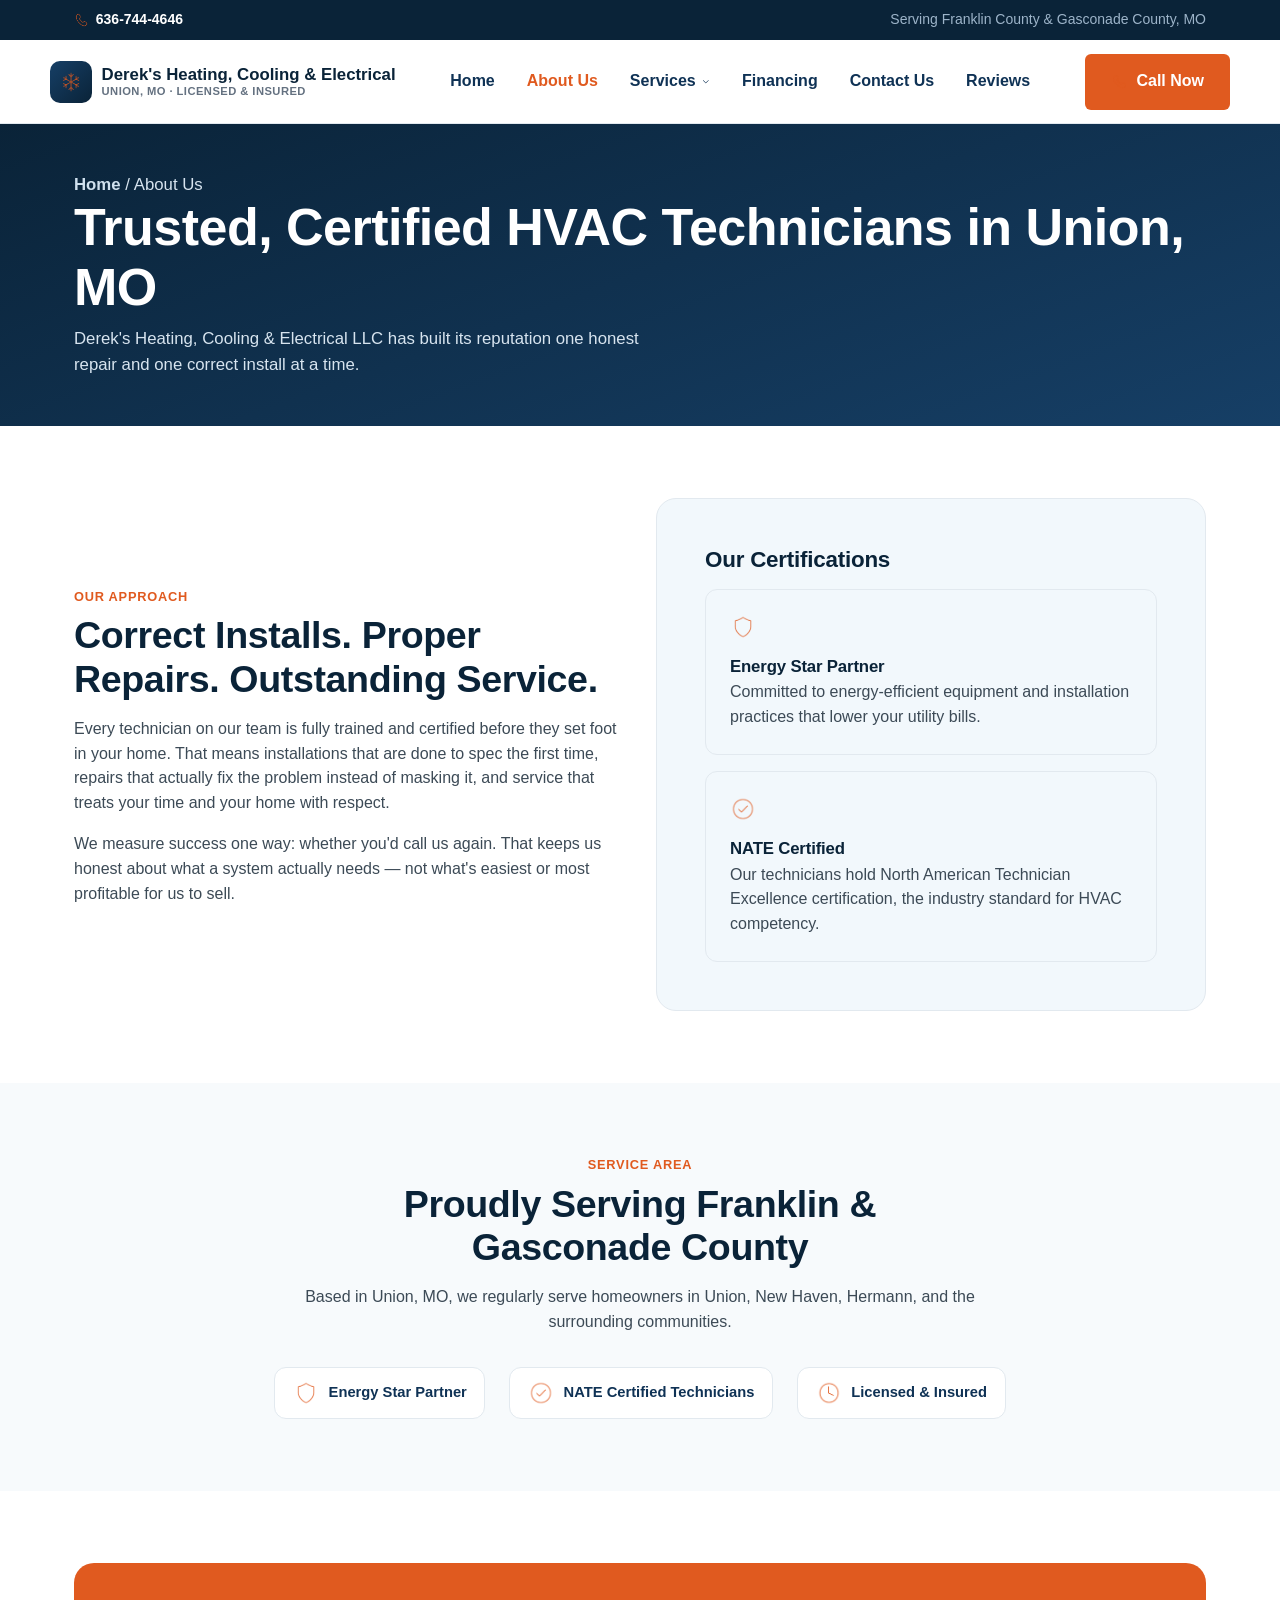
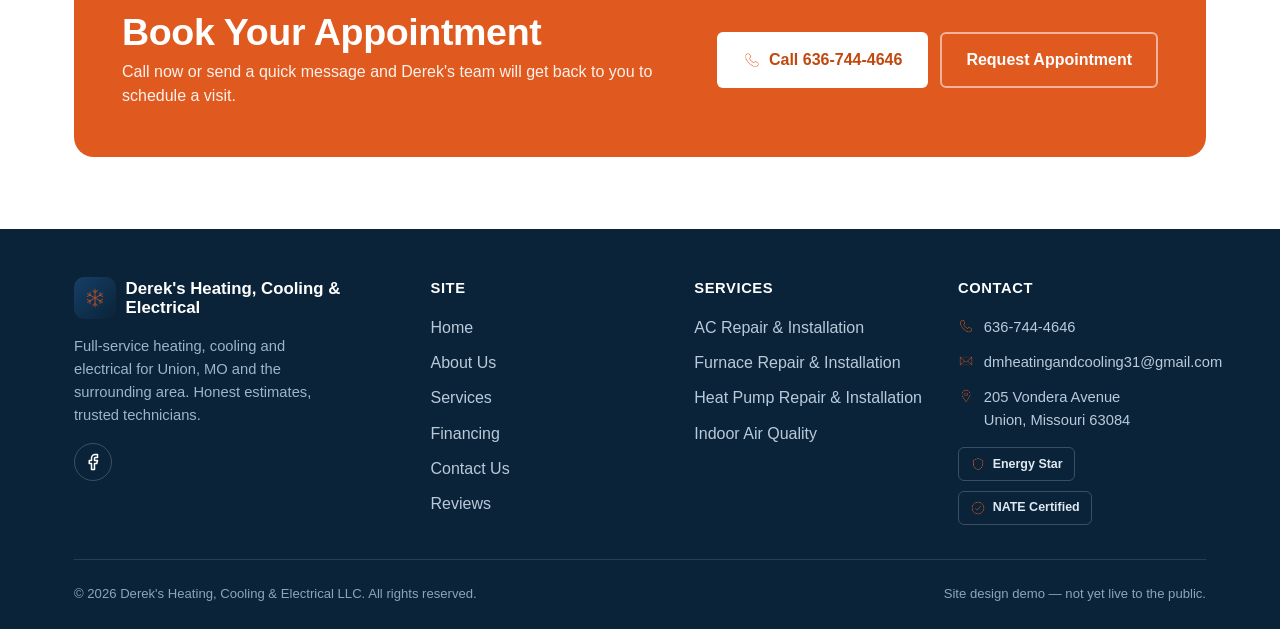
==== commit ee6e5cfb: "Add real icon set, replacing inline SVG placeholders 14 transparent PNG icons (snowflake, flame, fan" ====
--- a/about.html
+++ b/about.html
@@ -79,7 +79,7 @@
   <div class="topbar">
     <div class="container">
       <a class="topbar-call" href="tel:+16367444646">
-        <svg class="icon" viewBox="0 0 24 24" fill="none" stroke="currentColor" stroke-width="2" stroke-linecap="round" stroke-linejoin="round" aria-hidden="true" focusable="false"><path d="M22 16.92v3a2 2 0 0 1-2.18 2 19.79 19.79 0 0 1-8.63-3.07 19.5 19.5 0 0 1-6-6 19.79 19.79 0 0 1-3.07-8.67A2 2 0 0 1 4.11 2h3a2 2 0 0 1 2 1.72c.127.96.361 1.903.7 2.81a2 2 0 0 1-.45 2.11L8.09 9.91a16 16 0 0 0 6 6l1.27-1.27a2 2 0 0 1 2.11-.45c.907.339 1.85.573 2.81.7A2 2 0 0 1 22 16.92z"/></svg>
+        <img class="icon" src="assets/img/icons/phone.png" width="24" height="24" alt="" aria-hidden="true">
         636-744-4646
       </a>
       <span class="topbar-area">Serving Franklin County & Gasconade County, MO</span>
@@ -89,7 +89,7 @@
     <div class="container header-inner">
       
       <a class="brand" href="index.html">
-        <span class="brand-mark"><svg class="icon" viewBox="0 0 24 24" fill="none" stroke="currentColor" stroke-width="2" stroke-linecap="round" stroke-linejoin="round" aria-hidden="true" focusable="false"><g stroke-linecap="round"><line x1="12" y1="2" x2="12" y2="22"/><line x1="4.93" y1="4.93" x2="19.07" y2="19.07"/><line x1="2" y1="12" x2="22" y2="12"/><line x1="4.93" y1="19.07" x2="19.07" y2="4.93"/></g></svg></span>
+        <span class="brand-mark"><img class="icon" src="assets/img/icons/snowflake.png" width="24" height="24" alt="" aria-hidden="true"></span>
         <span class="brand-name">
           Derek's Heating, Cooling &amp; Electrical
           <small>Union, MO &middot; Licensed &amp; Insured</small>
@@ -106,7 +106,7 @@
         </li><li><a class="nav-link" href="financing.html">Financing</a></li><li><a class="nav-link" href="contact.html">Contact Us</a></li><li><a class="nav-link" href="reviews.html">Reviews</a></li></ul>
       </nav>
       <a class="btn btn-primary header-cta" href="tel:+16367444646">
-        <svg class="icon" viewBox="0 0 24 24" fill="none" stroke="currentColor" stroke-width="2" stroke-linecap="round" stroke-linejoin="round" aria-hidden="true" focusable="false"><path d="M22 16.92v3a2 2 0 0 1-2.18 2 19.79 19.79 0 0 1-8.63-3.07 19.5 19.5 0 0 1-6-6 19.79 19.79 0 0 1-3.07-8.67A2 2 0 0 1 4.11 2h3a2 2 0 0 1 2 1.72c.127.96.361 1.903.7 2.81a2 2 0 0 1-.45 2.11L8.09 9.91a16 16 0 0 0 6 6l1.27-1.27a2 2 0 0 1 2.11-.45c.907.339 1.85.573 2.81.7A2 2 0 0 1 22 16.92z"/></svg> Call Now
+        <img class="icon" src="assets/img/icons/phone.png" width="24" height="24" alt="" aria-hidden="true"> Call Now
       </a>
       <button
         type="button"
@@ -137,7 +137,7 @@
           <a href="ac-repair-installation.html">AC Repair & Installation</a><a href="furnace-repair-installation.html">Furnace Repair & Installation</a><a href="heat-pump-repair-installation.html">Heat Pump Repair & Installation</a><a href="indoor-air-quality.html">Indoor Air Quality</a>
         </div><a class="mobile-nav-link" href="financing.html">Financing</a><a class="mobile-nav-link" href="contact.html">Contact Us</a><a class="mobile-nav-link" href="reviews.html">Reviews</a>
         <a class="btn btn-primary btn-block mobile-cta" href="tel:+16367444646">
-          <svg class="icon" viewBox="0 0 24 24" fill="none" stroke="currentColor" stroke-width="2" stroke-linecap="round" stroke-linejoin="round" aria-hidden="true" focusable="false"><path d="M22 16.92v3a2 2 0 0 1-2.18 2 19.79 19.79 0 0 1-8.63-3.07 19.5 19.5 0 0 1-6-6 19.79 19.79 0 0 1-3.07-8.67A2 2 0 0 1 4.11 2h3a2 2 0 0 1 2 1.72c.127.96.361 1.903.7 2.81a2 2 0 0 1-.45 2.11L8.09 9.91a16 16 0 0 0 6 6l1.27-1.27a2 2 0 0 1 2.11-.45c.907.339 1.85.573 2.81.7A2 2 0 0 1 22 16.92z"/></svg> Call 636-744-4646
+          <img class="icon" src="assets/img/icons/phone.png" width="24" height="24" alt="" aria-hidden="true"> Call 636-744-4646
         </a>
       </div>
     </div>
@@ -172,12 +172,12 @@
           <h3 class="mt-0">Our Certifications</h3>
           <div class="stack">
             <div class="info-card">
-              <svg class="icon" viewBox="0 0 24 24" fill="none" stroke="currentColor" stroke-width="2" stroke-linecap="round" stroke-linejoin="round" aria-hidden="true" focusable="false"><path d="M12 22s8-4 8-10V5l-8-3-8 3v7c0 6 8 10 8 10z"/></svg>
+              <img class="icon" src="assets/img/icons/shield.png" width="24" height="24" alt="" aria-hidden="true">
               <h3>Energy Star Partner</h3>
               <p style="margin-bottom:0;">Committed to energy-efficient equipment and installation practices that lower your utility bills.</p>
             </div>
             <div class="info-card">
-              <svg class="icon" viewBox="0 0 24 24" fill="none" stroke="currentColor" stroke-width="2" stroke-linecap="round" stroke-linejoin="round" aria-hidden="true" focusable="false"><path d="M22 11.08V12a10 10 0 1 1-5.93-9.14"/><polyline points="22 4 12 14.01 9 11.01"/></svg>
+              <img class="icon" src="assets/img/icons/check-circle.png" width="24" height="24" alt="" aria-hidden="true">
               <h3>NATE Certified</h3>
               <p style="margin-bottom:0;">Our technicians hold North American Technician Excellence certification, the industry standard for HVAC competency.</p>
             </div>
@@ -197,9 +197,9 @@
       </div>
       
       <div class="cert-strip">
-        <span class="cert-badge"><svg class="icon" viewBox="0 0 24 24" fill="none" stroke="currentColor" stroke-width="2" stroke-linecap="round" stroke-linejoin="round" aria-hidden="true" focusable="false"><path d="M12 22s8-4 8-10V5l-8-3-8 3v7c0 6 8 10 8 10z"/></svg> Energy Star Partner</span>
-        <span class="cert-badge"><svg class="icon" viewBox="0 0 24 24" fill="none" stroke="currentColor" stroke-width="2" stroke-linecap="round" stroke-linejoin="round" aria-hidden="true" focusable="false"><path d="M22 11.08V12a10 10 0 1 1-5.93-9.14"/><polyline points="22 4 12 14.01 9 11.01"/></svg> NATE Certified Technicians</span>
-        <span class="cert-badge"><svg class="icon" viewBox="0 0 24 24" fill="none" stroke="currentColor" stroke-width="2" stroke-linecap="round" stroke-linejoin="round" aria-hidden="true" focusable="false"><circle cx="12" cy="12" r="10"/><polyline points="12 6 12 12 16 14"/></svg> Licensed &amp; Insured</span>
+        <span class="cert-badge"><img class="icon" src="assets/img/icons/shield.png" width="24" height="24" alt="" aria-hidden="true"> Energy Star Partner</span>
+        <span class="cert-badge"><img class="icon" src="assets/img/icons/check-circle.png" width="24" height="24" alt="" aria-hidden="true"> NATE Certified Technicians</span>
+        <span class="cert-badge"><img class="icon" src="assets/img/icons/clock.png" width="24" height="24" alt="" aria-hidden="true"> Licensed &amp; Insured</span>
       </div>
     </div>
   </section>
@@ -213,7 +213,7 @@
           <p>Call now or send a quick message and Derek's team will get back to you to schedule a visit.</p>
         </div>
         <div class="cta-actions">
-          <a class="btn btn-primary" href="tel:+16367444646"><svg class="icon" viewBox="0 0 24 24" fill="none" stroke="currentColor" stroke-width="2" stroke-linecap="round" stroke-linejoin="round" aria-hidden="true" focusable="false"><path d="M22 16.92v3a2 2 0 0 1-2.18 2 19.79 19.79 0 0 1-8.63-3.07 19.5 19.5 0 0 1-6-6 19.79 19.79 0 0 1-3.07-8.67A2 2 0 0 1 4.11 2h3a2 2 0 0 1 2 1.72c.127.96.361 1.903.7 2.81a2 2 0 0 1-.45 2.11L8.09 9.91a16 16 0 0 0 6 6l1.27-1.27a2 2 0 0 1 2.11-.45c.907.339 1.85.573 2.81.7A2 2 0 0 1 22 16.92z"/></svg> Call 636-744-4646</a>
+          <a class="btn btn-primary" href="tel:+16367444646"><img class="icon" src="assets/img/icons/phone.png" width="24" height="24" alt="" aria-hidden="true"> Call 636-744-4646</a>
           <a class="btn btn-on-dark" href="contact.html">Request Appointment</a>
         </div>
       </div>
@@ -227,7 +227,7 @@
       <div class="footer-grid">
         <div class="footer-brand">
           <a class="brand" href="index.html">
-            <span class="brand-mark"><svg class="icon" viewBox="0 0 24 24" fill="none" stroke="currentColor" stroke-width="2" stroke-linecap="round" stroke-linejoin="round" aria-hidden="true" focusable="false"><g stroke-linecap="round"><line x1="12" y1="2" x2="12" y2="22"/><line x1="4.93" y1="4.93" x2="19.07" y2="19.07"/><line x1="2" y1="12" x2="22" y2="12"/><line x1="4.93" y1="19.07" x2="19.07" y2="4.93"/></g></svg></span>
+            <span class="brand-mark"><img class="icon" src="assets/img/icons/snowflake.png" width="24" height="24" alt="" aria-hidden="true"></span>
             <span class="brand-name">Derek's Heating, Cooling &amp; Electrical</span>
           </a>
           <p>Full-service heating, cooling and electrical for Union, MO and
@@ -256,13 +256,13 @@
         <div>
           <div class="footer-heading">Contact</div>
           <ul class="footer-contact">
-            <li><svg class="icon" viewBox="0 0 24 24" fill="none" stroke="currentColor" stroke-width="2" stroke-linecap="round" stroke-linejoin="round" aria-hidden="true" focusable="false"><path d="M22 16.92v3a2 2 0 0 1-2.18 2 19.79 19.79 0 0 1-8.63-3.07 19.5 19.5 0 0 1-6-6 19.79 19.79 0 0 1-3.07-8.67A2 2 0 0 1 4.11 2h3a2 2 0 0 1 2 1.72c.127.96.361 1.903.7 2.81a2 2 0 0 1-.45 2.11L8.09 9.91a16 16 0 0 0 6 6l1.27-1.27a2 2 0 0 1 2.11-.45c.907.339 1.85.573 2.81.7A2 2 0 0 1 22 16.92z"/></svg><a href="tel:+16367444646">636-744-4646</a></li>
-            <li><svg class="icon" viewBox="0 0 24 24" fill="none" stroke="currentColor" stroke-width="2" stroke-linecap="round" stroke-linejoin="round" aria-hidden="true" focusable="false"><path d="M4 4h16c1.1 0 2 .9 2 2v12c0 1.1-.9 2-2 2H4c-1.1 0-2-.9-2-2V6c0-1.1.9-2 2-2z"/><polyline points="22 6 12 13 2 6"/></svg><a href="mailto:dmheatingandcooling31@gmail.com">dmheatingandcooling31@gmail.com</a></li>
-            <li><svg class="icon" viewBox="0 0 24 24" fill="none" stroke="currentColor" stroke-width="2" stroke-linecap="round" stroke-linejoin="round" aria-hidden="true" focusable="false"><path d="M21 10c0 7-9 13-9 13s-9-6-9-13a9 9 0 0 1 18 0z"/><circle cx="12" cy="10" r="3"/></svg><span>205 Vondera Avenue<br>Union, Missouri 63084</span></li>
+            <li><img class="icon" src="assets/img/icons/phone.png" width="24" height="24" alt="" aria-hidden="true"><a href="tel:+16367444646">636-744-4646</a></li>
+            <li><img class="icon" src="assets/img/icons/mail.png" width="24" height="24" alt="" aria-hidden="true"><a href="mailto:dmheatingandcooling31@gmail.com">dmheatingandcooling31@gmail.com</a></li>
+            <li><img class="icon" src="assets/img/icons/pin.png" width="24" height="24" alt="" aria-hidden="true"><span>205 Vondera Avenue<br>Union, Missouri 63084</span></li>
           </ul>
           <div class="footer-certs">
-            <span class="footer-cert-badge"><svg class="icon" viewBox="0 0 24 24" fill="none" stroke="currentColor" stroke-width="2" stroke-linecap="round" stroke-linejoin="round" aria-hidden="true" focusable="false"><path d="M12 22s8-4 8-10V5l-8-3-8 3v7c0 6 8 10 8 10z"/></svg> Energy Star</span>
-            <span class="footer-cert-badge"><svg class="icon" viewBox="0 0 24 24" fill="none" stroke="currentColor" stroke-width="2" stroke-linecap="round" stroke-linejoin="round" aria-hidden="true" focusable="false"><path d="M22 11.08V12a10 10 0 1 1-5.93-9.14"/><polyline points="22 4 12 14.01 9 11.01"/></svg> NATE Certified</span>
+            <span class="footer-cert-badge"><img class="icon" src="assets/img/icons/shield.png" width="24" height="24" alt="" aria-hidden="true"> Energy Star</span>
+            <span class="footer-cert-badge"><img class="icon" src="assets/img/icons/check-circle.png" width="24" height="24" alt="" aria-hidden="true"> NATE Certified</span>
           </div>
         </div>
       </div>
--- a/assets/css/style.css
+++ b/assets/css/style.css
@@ -278,7 +278,8 @@
   flex: none;
 }
 
-.brand-mark svg {
+.brand-mark svg,
+.brand-mark img {
   width: 24px;
   height: 24px;
 }
@@ -557,7 +558,8 @@
   gap: 0.5rem;
 }
 
-.hero-trust svg {
+.hero-trust svg,
+.hero-trust img {
   width: 1.15em;
   height: 1.15em;
   color: var(--orange-600);
@@ -656,7 +658,8 @@
   margin-bottom: var(--space-2);
 }
 
-.feature-icon svg {
+.feature-icon svg,
+.feature-icon img {
   width: 30px;
   height: 30px;
   color: var(--orange-600);
@@ -694,7 +697,8 @@
   height: 46px;
 }
 
-.card .feature-icon svg {
+.card .feature-icon svg,
+.card .feature-icon img {
   width: 24px;
   height: 24px;
 }
@@ -790,7 +794,8 @@
   font-size: 0.92rem;
 }
 
-.cert-badge svg {
+.cert-badge svg,
+.cert-badge img {
   width: 26px;
   height: 26px;
   color: var(--orange-600);
@@ -926,7 +931,8 @@
   padding: var(--space-3);
 }
 
-.info-card svg {
+.info-card svg,
+.info-card img {
   width: 26px;
   height: 26px;
   color: var(--orange-600);
@@ -1104,7 +1110,8 @@
   font-size: 0.92rem;
 }
 
-.footer-contact svg {
+.footer-contact svg,
+.footer-contact img {
   width: 1.1em;
   height: 1.1em;
   flex: none;
@@ -1135,7 +1142,8 @@
   color: #dfe9f2;
 }
 
-.footer-cert-badge svg {
+.footer-cert-badge svg,
+.footer-cert-badge img {
   width: 16px;
   height: 16px;
   color: var(--orange-600);
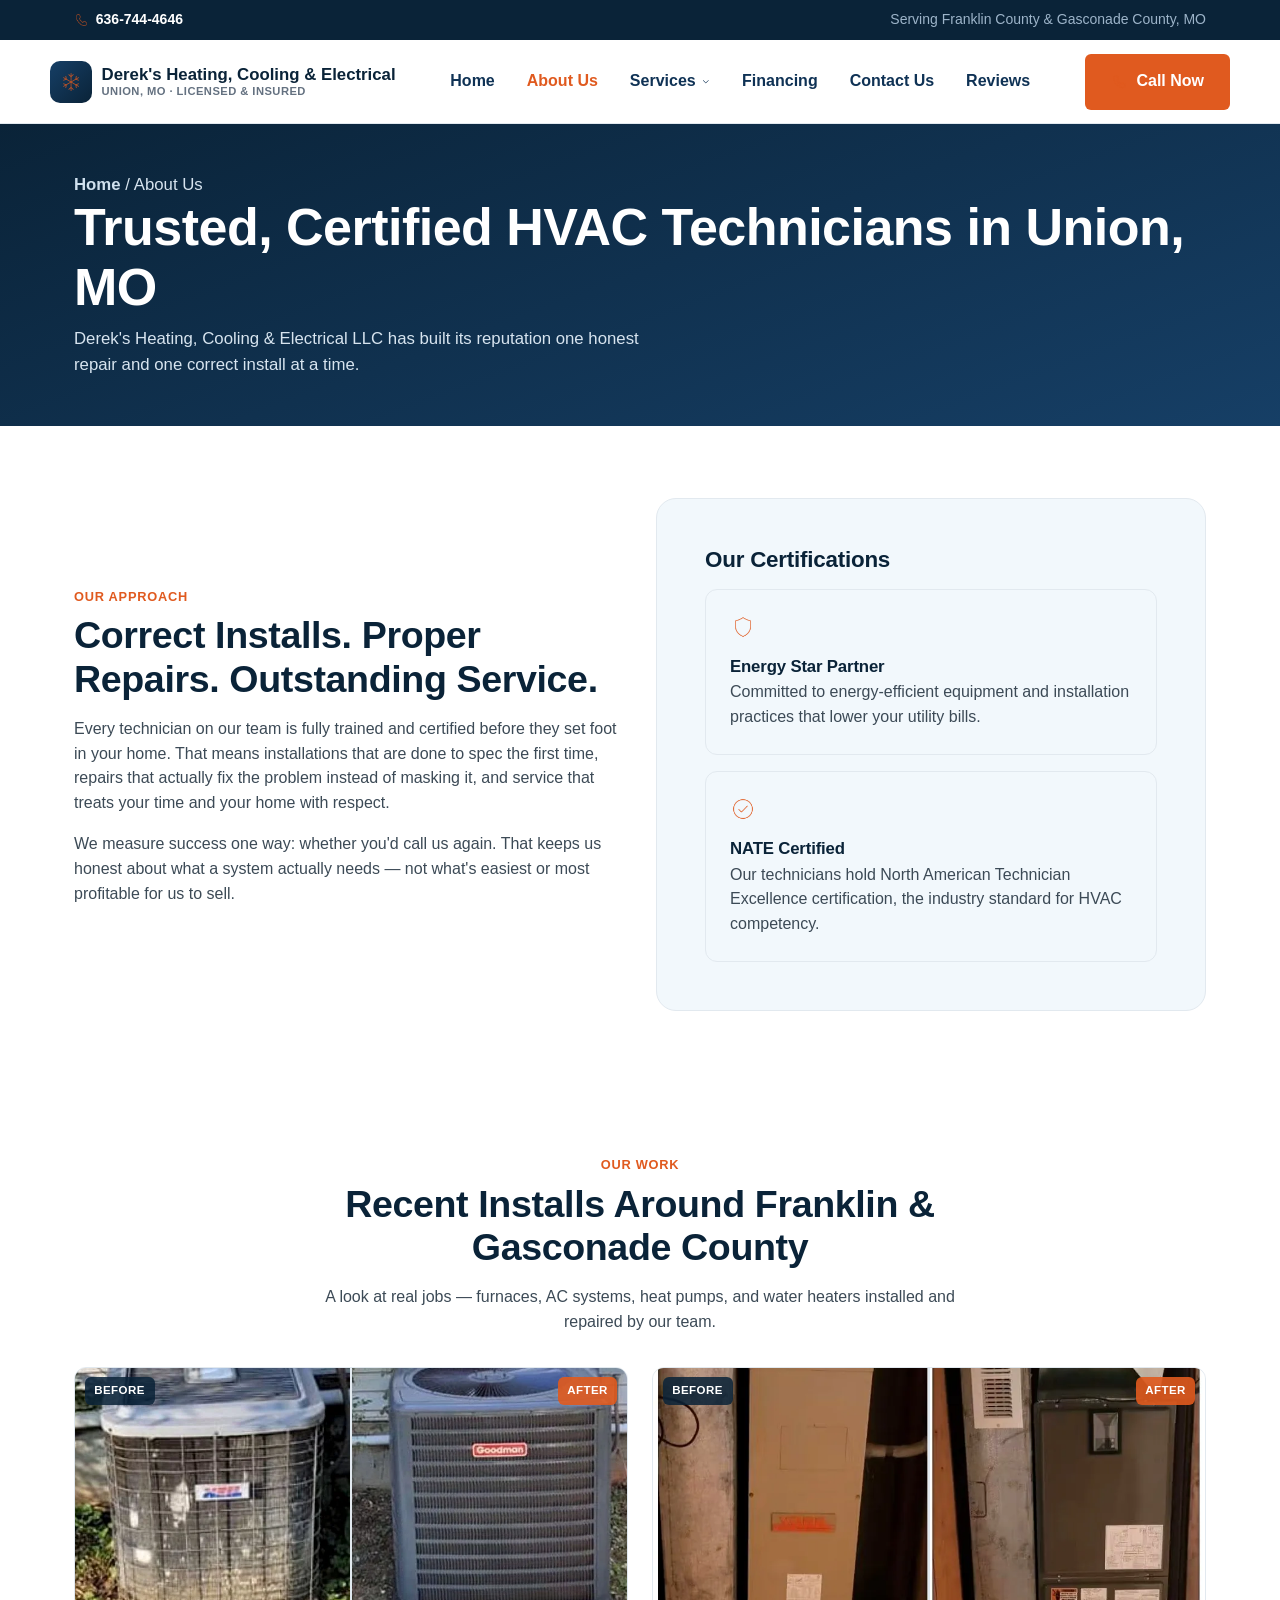
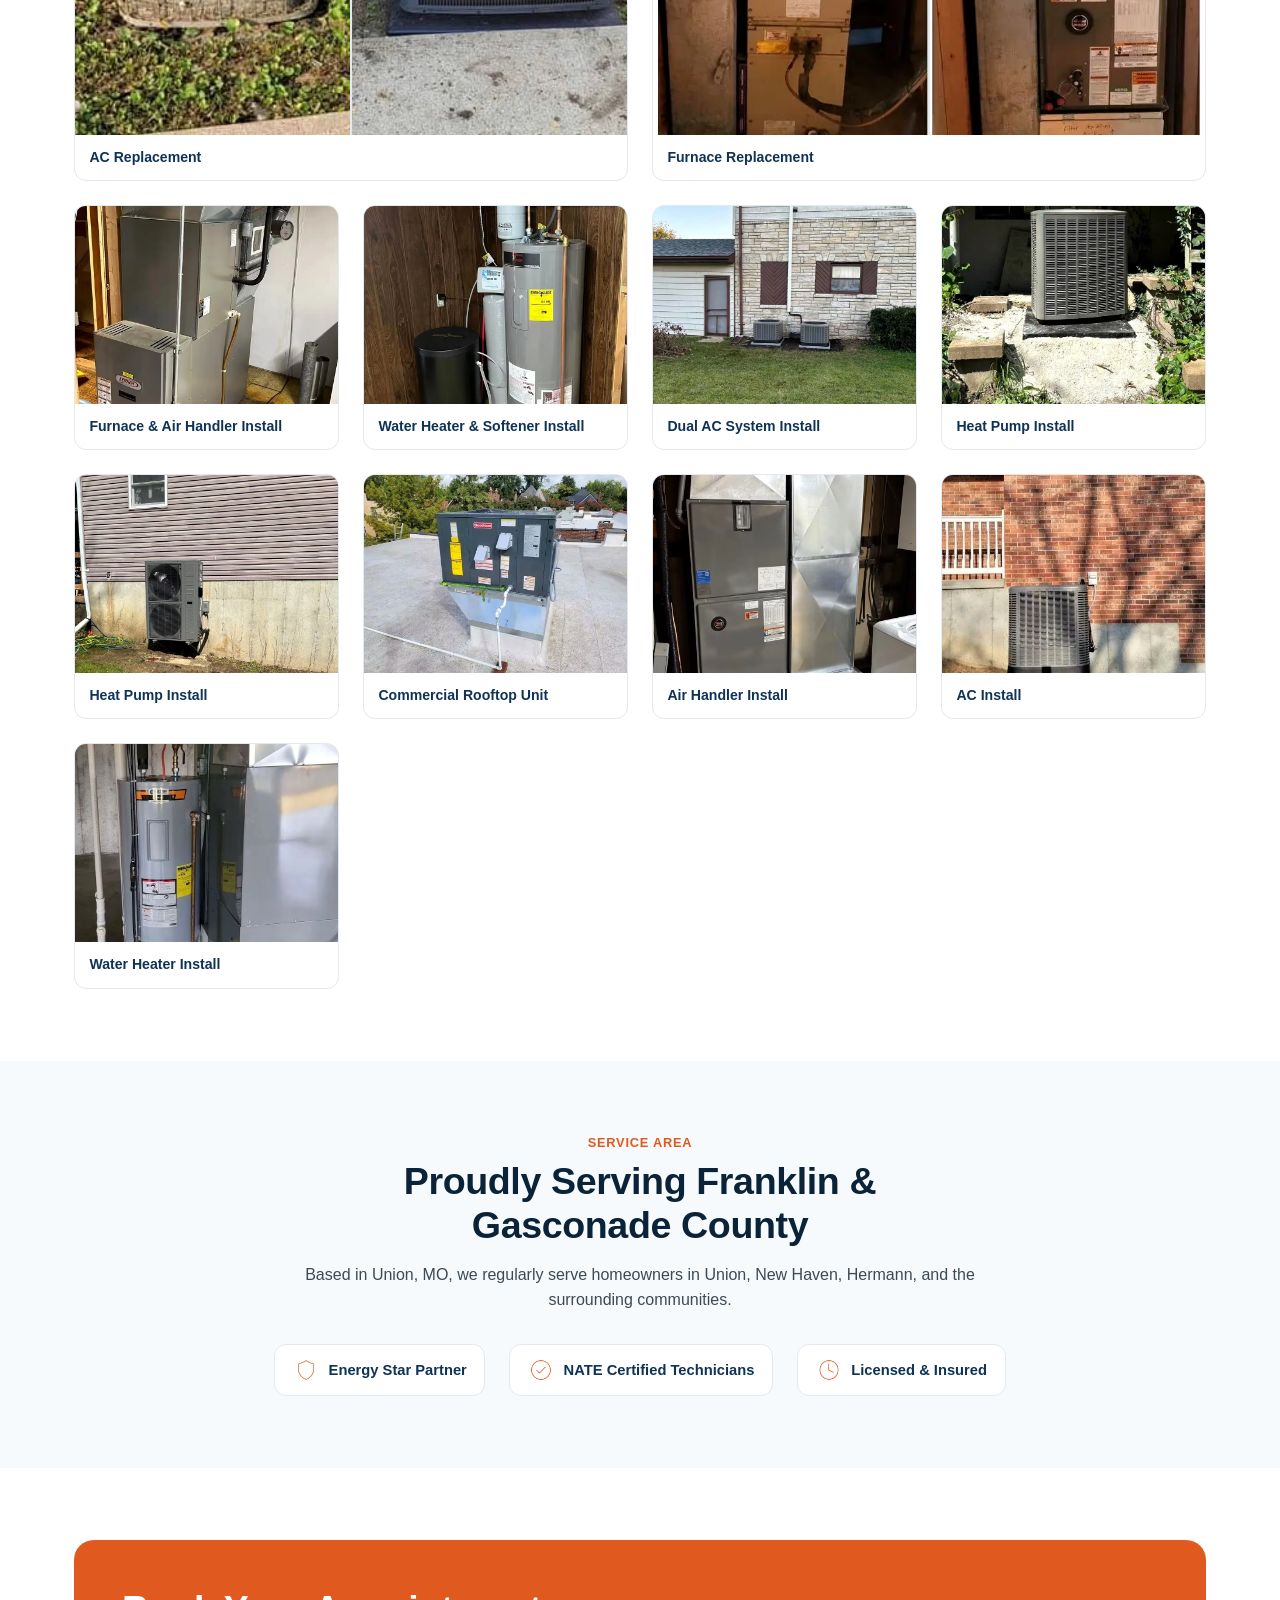
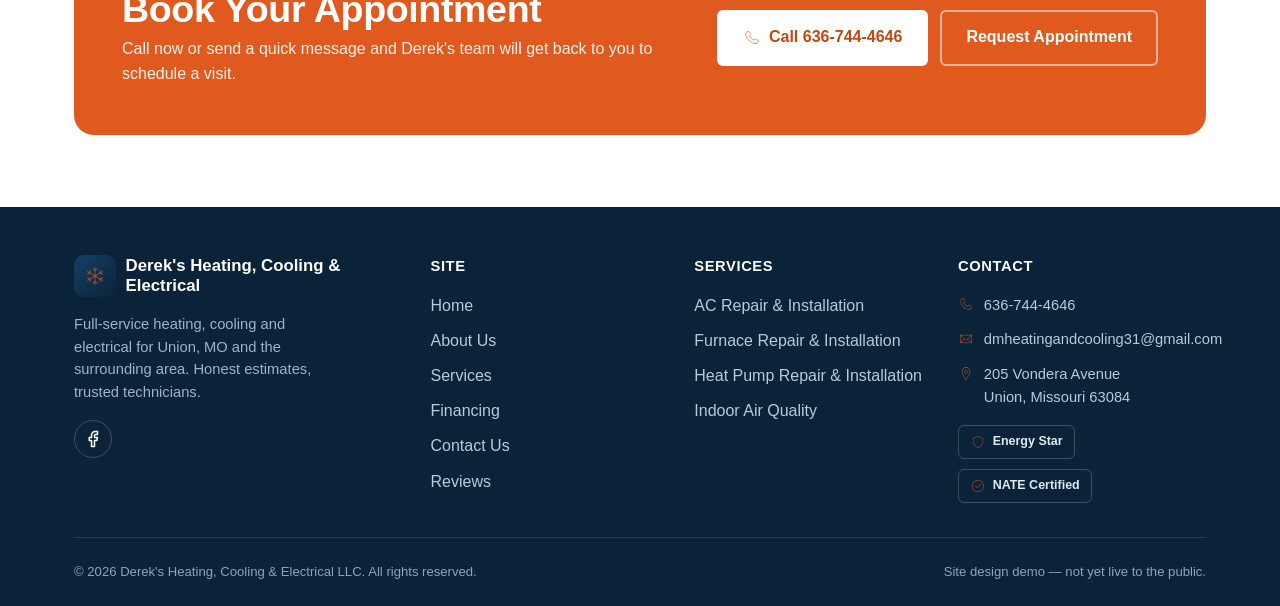
==== commit ec948896: "Add real job photo gallery to the About page 11 real installation photos from Derek's own Facebook p" ====
--- a/about.html
+++ b/about.html
@@ -187,6 +187,98 @@
     </div>
   </section>
 
+  <section class="section">
+    <div class="container">
+      <div class="section-head">
+        <span class="kicker">Our Work</span>
+        <h2>Recent Installs Around Franklin &amp; Gasconade County</h2>
+        <p>A look at real jobs &mdash; furnaces, AC systems, heat pumps, and
+          water heaters installed and repaired by our team.</p>
+      </div>
+      <div class="work-grid">
+        <figure class="work-card work-card-ba">
+          <div class="work-ba">
+            <div class="work-photo">
+              <img src="assets/img/work/ac-replacement-before.webp" alt="AC Replacement — before" loading="lazy" width="540" height="660">
+              <span class="work-ba-tag">Before</span>
+            </div>
+            <div class="work-photo">
+              <img src="assets/img/work/ac-replacement-after.webp" alt="AC Replacement — after" loading="lazy" width="540" height="660">
+              <span class="work-ba-tag work-ba-tag-after">After</span>
+            </div>
+          </div>
+          <figcaption>AC Replacement</figcaption>
+        </figure>
+        <figure class="work-card work-card-ba">
+          <div class="work-ba">
+            <div class="work-photo">
+              <img src="assets/img/work/furnace-replacement-before.webp" alt="Furnace Replacement — before" loading="lazy" width="540" height="660">
+              <span class="work-ba-tag">Before</span>
+            </div>
+            <div class="work-photo">
+              <img src="assets/img/work/furnace-replacement-after.webp" alt="Furnace Replacement — after" loading="lazy" width="540" height="660">
+              <span class="work-ba-tag work-ba-tag-after">After</span>
+            </div>
+          </div>
+          <figcaption>Furnace Replacement</figcaption>
+        </figure>
+        <figure class="work-card">
+          <div class="work-photo">
+            <img src="assets/img/work/furnace-install-1.webp" alt="Furnace and air handler installed in a basement mechanical closet" loading="lazy" width="900" height="675">
+          </div>
+          <figcaption>Furnace & Air Handler Install</figcaption>
+        </figure>
+        <figure class="work-card">
+          <div class="work-photo">
+            <img src="assets/img/work/water-heater-softener.webp" alt="New water heater and water softener installed side by side" loading="lazy" width="900" height="675">
+          </div>
+          <figcaption>Water Heater & Softener Install</figcaption>
+        </figure>
+        <figure class="work-card">
+          <div class="work-photo">
+            <img src="assets/img/work/dual-condensers-stone.webp" alt="Two AC condenser units installed side by side outside a stone house" loading="lazy" width="900" height="675">
+          </div>
+          <figcaption>Dual AC System Install</figcaption>
+        </figure>
+        <figure class="work-card">
+          <div class="work-photo">
+            <img src="assets/img/work/heatpump-under-deck.webp" alt="Heat pump condenser unit installed under a rear deck" loading="lazy" width="900" height="675">
+          </div>
+          <figcaption>Heat Pump Install</figcaption>
+        </figure>
+        <figure class="work-card">
+          <div class="work-photo">
+            <img src="assets/img/work/heatpump-siding.webp" alt="Heat pump condenser unit installed against home siding" loading="lazy" width="900" height="675">
+          </div>
+          <figcaption>Heat Pump Install</figcaption>
+        </figure>
+        <figure class="work-card">
+          <div class="work-photo">
+            <img src="assets/img/work/commercial-rooftop-unit.webp" alt="Commercial packaged HVAC unit installed on a flat rooftop" loading="lazy" width="900" height="675">
+          </div>
+          <figcaption>Commercial Rooftop Unit</figcaption>
+        </figure>
+        <figure class="work-card">
+          <div class="work-photo">
+            <img src="assets/img/work/air-handler-laundry.webp" alt="Air handler and ductwork installed above a laundry room floor" loading="lazy" width="900" height="675">
+          </div>
+          <figcaption>Air Handler Install</figcaption>
+        </figure>
+        <figure class="work-card">
+          <div class="work-photo">
+            <img src="assets/img/work/ac-brick-exterior.webp" alt="AC condenser unit installed against a brick exterior wall" loading="lazy" width="900" height="675">
+          </div>
+          <figcaption>AC Install</figcaption>
+        </figure>
+        <figure class="work-card">
+          <div class="work-photo">
+            <img src="assets/img/work/water-heater-basement.webp" alt="Water heater installed in an unfinished basement" loading="lazy" width="900" height="675">
+          </div>
+          <figcaption>Water Heater Install</figcaption>
+        </figure></div>
+    </div>
+  </section>
+
   <section class="section section-alt">
     <div class="container">
       <div class="section-head">
--- a/assets/css/style.css
+++ b/assets/css/style.css
@@ -196,12 +196,6 @@
   width: 100%;
 }
 
-.btn svg {
-  width: 1.1em;
-  height: 1.1em;
-  flex: none;
-}
-
 /* ---------- Top bar ---------- */
 
 .topbar {
@@ -416,6 +410,10 @@
   color: var(--navy-900);
 }
 
+.mobile-nav-link[aria-current="page"] {
+  color: var(--orange-600);
+}
+
 .mobile-sub {
   display: none;
   padding-left: var(--space-2);
@@ -456,6 +454,10 @@
 
 .mobile-nav-toggle-btn[aria-expanded="true"] .caret {
   transform: rotate(180deg);
+}
+
+.mobile-nav-toggle-btn[aria-current="page"] {
+  color: var(--orange-600);
 }
 
 .mobile-cta {
@@ -540,6 +542,22 @@
   margin-top: var(--space-2);
 }
 
+.weather-hook {
+  display: flex;
+  align-items: center;
+  gap: 0.5rem;
+  min-height: 1.7rem;
+  color: #d7e4ef;
+  font-size: 0.92rem;
+  font-weight: 600;
+}
+
+.weather-hook .icon {
+  width: 1.25em;
+  height: 1.25em;
+  color: var(--orange-600);
+}
+
 .hero-trust {
   display: flex;
   flex-wrap: wrap;
@@ -615,11 +633,6 @@
   max-width: 680px;
   margin: 0 auto var(--space-4);
   text-align: center;
-}
-
-.section-head.align-left {
-  margin-left: 0;
-  text-align: left;
 }
 
 .kicker {
@@ -827,6 +840,104 @@
   align-items: center;
   justify-content: center;
   font-weight: 800;
+}
+
+/* ---------- Quiz ("What Does Your System Need?") ---------- */
+
+.quiz-card {
+  max-width: 640px;
+  margin: 0 auto;
+  background: #fff;
+  border: 1px solid var(--line-200);
+  border-radius: var(--radius-lg);
+  padding: var(--space-4);
+  box-shadow: var(--shadow-sm);
+}
+
+.quiz-progress {
+  color: var(--orange-600);
+  font-weight: 800;
+  text-transform: uppercase;
+  letter-spacing: 0.06em;
+  font-size: 0.78rem;
+  margin-bottom: 0.5rem;
+}
+
+.quiz-question {
+  margin-bottom: var(--space-3);
+}
+
+.quiz-options {
+  display: grid;
+  gap: 0.65rem;
+}
+
+@media (min-width: 560px) {
+  .quiz-options {
+    grid-template-columns: 1fr 1fr;
+  }
+}
+
+.quiz-option {
+  display: flex;
+  align-items: center;
+  gap: 0.65rem;
+  width: 100%;
+  text-align: left;
+  background: var(--bg-1);
+  border: 1px solid var(--line-200);
+  border-radius: var(--radius-md);
+  padding: 0.85rem 1rem;
+  font: inherit;
+  font-weight: 700;
+  color: var(--navy-900);
+  cursor: pointer;
+  transition: border-color 0.15s ease, background-color 0.15s ease, transform 0.15s ease;
+}
+
+.quiz-option:hover {
+  background: var(--ice-50);
+  border-color: var(--navy-700);
+  transform: translateY(-1px);
+}
+
+.quiz-option .icon {
+  width: 26px;
+  height: 26px;
+  flex: none;
+}
+
+.quiz-result {
+  text-align: center;
+}
+
+.quiz-result h3 {
+  margin-bottom: 0.5rem;
+}
+
+.quiz-result-actions {
+  display: flex;
+  flex-wrap: wrap;
+  gap: 0.75rem;
+  justify-content: center;
+  margin-top: var(--space-3);
+}
+
+.quiz-restart {
+  display: inline-block;
+  margin-top: var(--space-3);
+  background: none;
+  border: none;
+  font: inherit;
+  font-weight: 700;
+  font-size: 0.88rem;
+  color: var(--ink-500);
+  text-decoration: underline;
+  cursor: pointer;
+}
+
+.quiz-restart:hover {
+  color: var(--orange-600);
 }
 
 /* ---------- Forms ---------- */
@@ -968,6 +1079,91 @@
   border: 0;
 }
 
+/* ---------- Work gallery ---------- */
+
+.work-grid {
+  display: grid;
+  gap: var(--space-3);
+  grid-template-columns: repeat(auto-fit, minmax(260px, 1fr));
+}
+
+.work-card {
+  margin: 0;
+  background: #fff;
+  border: 1px solid var(--line-200);
+  border-radius: var(--radius-md);
+  overflow: hidden;
+  transition: box-shadow 0.15s ease, transform 0.15s ease;
+}
+
+.work-card:hover {
+  box-shadow: var(--shadow-md);
+  transform: translateY(-2px);
+}
+
+.work-photo {
+  position: relative;
+  aspect-ratio: 4 / 3;
+  background: var(--bg-1);
+  overflow: hidden;
+}
+
+.work-photo img {
+  width: 100%;
+  height: 100%;
+  object-fit: cover;
+  display: block;
+}
+
+.work-card figcaption {
+  padding: 0.75rem 0.9rem;
+  font-weight: 700;
+  font-size: 0.88rem;
+  color: var(--navy-900);
+}
+
+.work-card-ba {
+  grid-column: span 2;
+}
+
+@media (max-width: 480px) {
+  .work-card-ba {
+    grid-column: span 1;
+  }
+}
+
+.work-ba {
+  display: grid;
+  grid-template-columns: 1fr 1fr;
+  gap: 2px;
+  background: var(--line-200);
+}
+
+.work-ba .work-photo {
+  aspect-ratio: 3 / 4;
+  border-radius: 0;
+}
+
+.work-ba-tag {
+  position: absolute;
+  top: 0.6rem;
+  left: 0.6rem;
+  background: rgba(10, 35, 56, 0.85);
+  color: #fff;
+  font-weight: 800;
+  font-size: 0.72rem;
+  text-transform: uppercase;
+  letter-spacing: 0.04em;
+  padding: 0.3rem 0.6rem;
+  border-radius: var(--radius-sm);
+}
+
+.work-ba-tag-after {
+  background: rgba(224, 90, 31, 0.9);
+  left: auto;
+  right: 0.6rem;
+}
+
 /* ---------- Reviews ---------- */
 
 .review-grid {
@@ -1015,6 +1211,7 @@
 }
 
 .finance-highlight {
+  background: #fff;
   padding: var(--space-3);
   border-radius: var(--radius-md);
   border: 1px solid var(--line-200);
@@ -1167,10 +1364,6 @@
   margin-top: 0;
 }
 
-.text-center {
-  text-align: center;
-}
-
 .stack {
   display: grid;
   gap: var(--space-2);
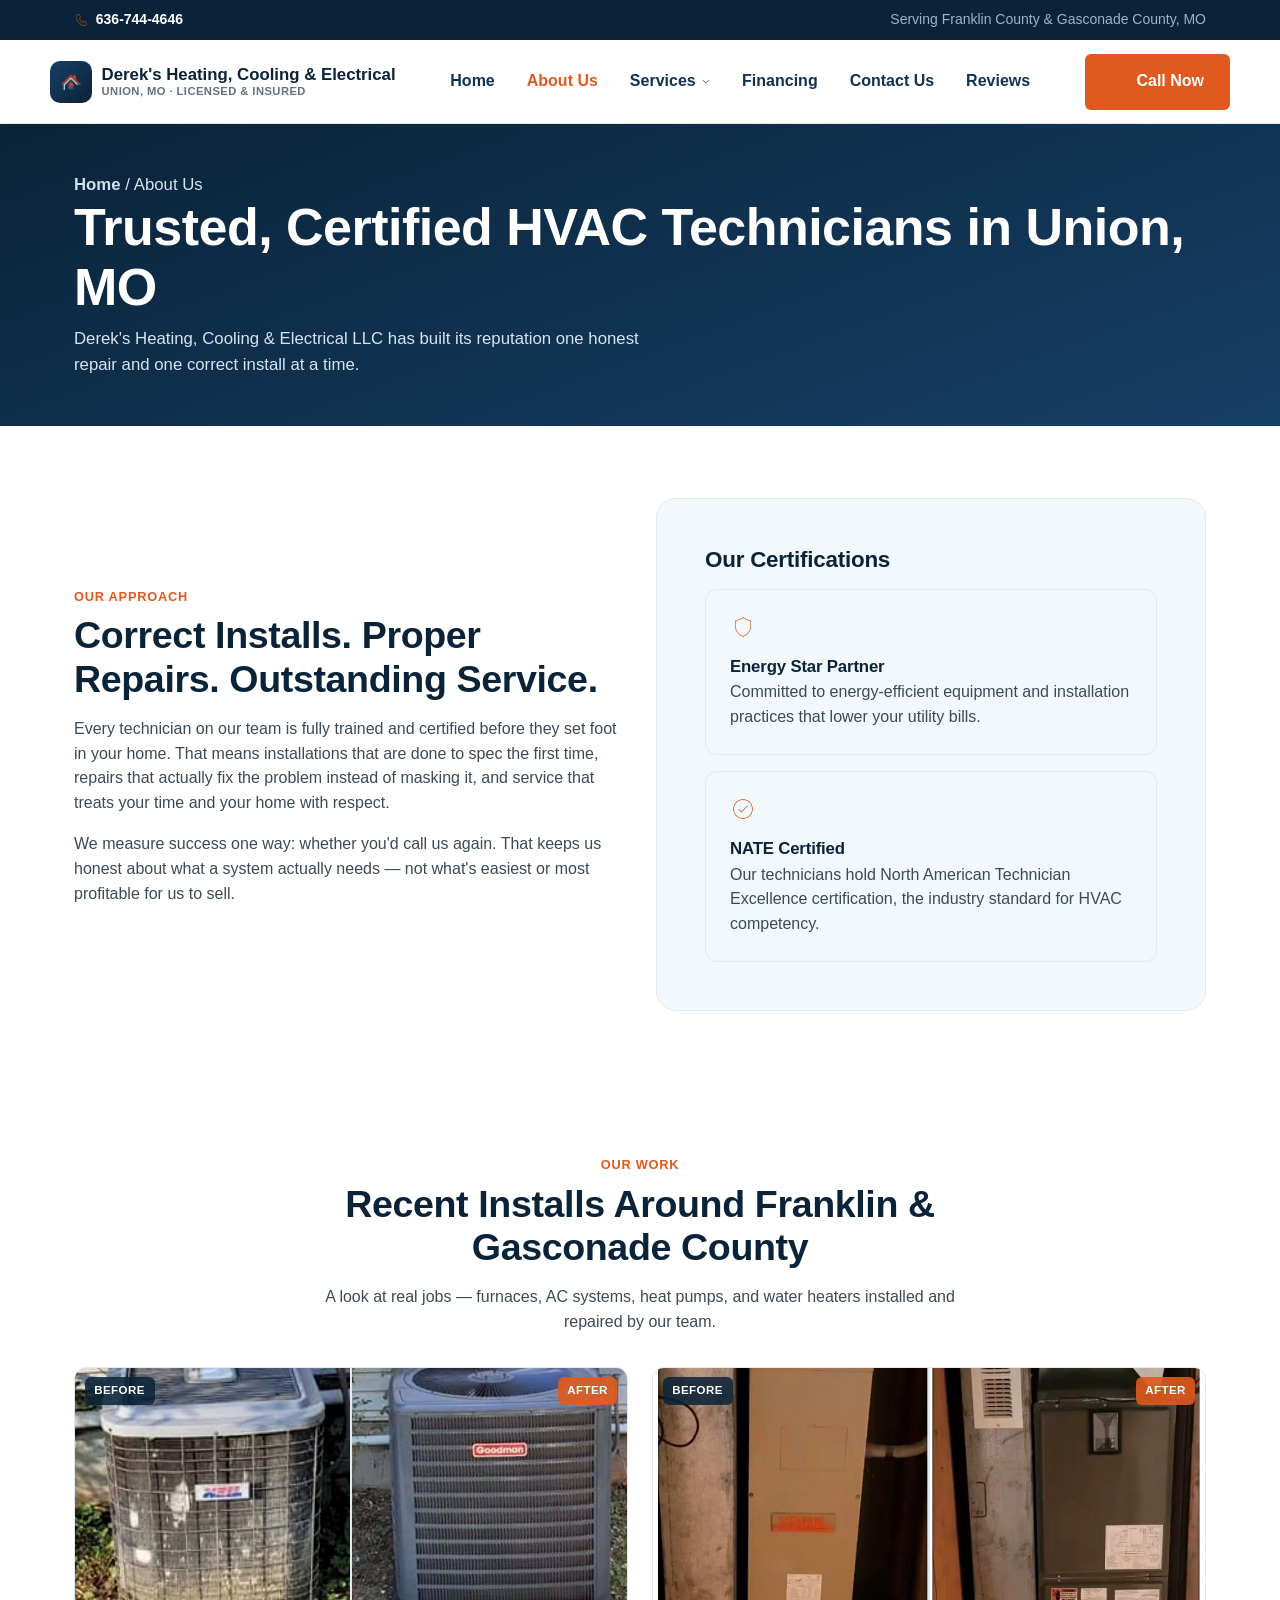
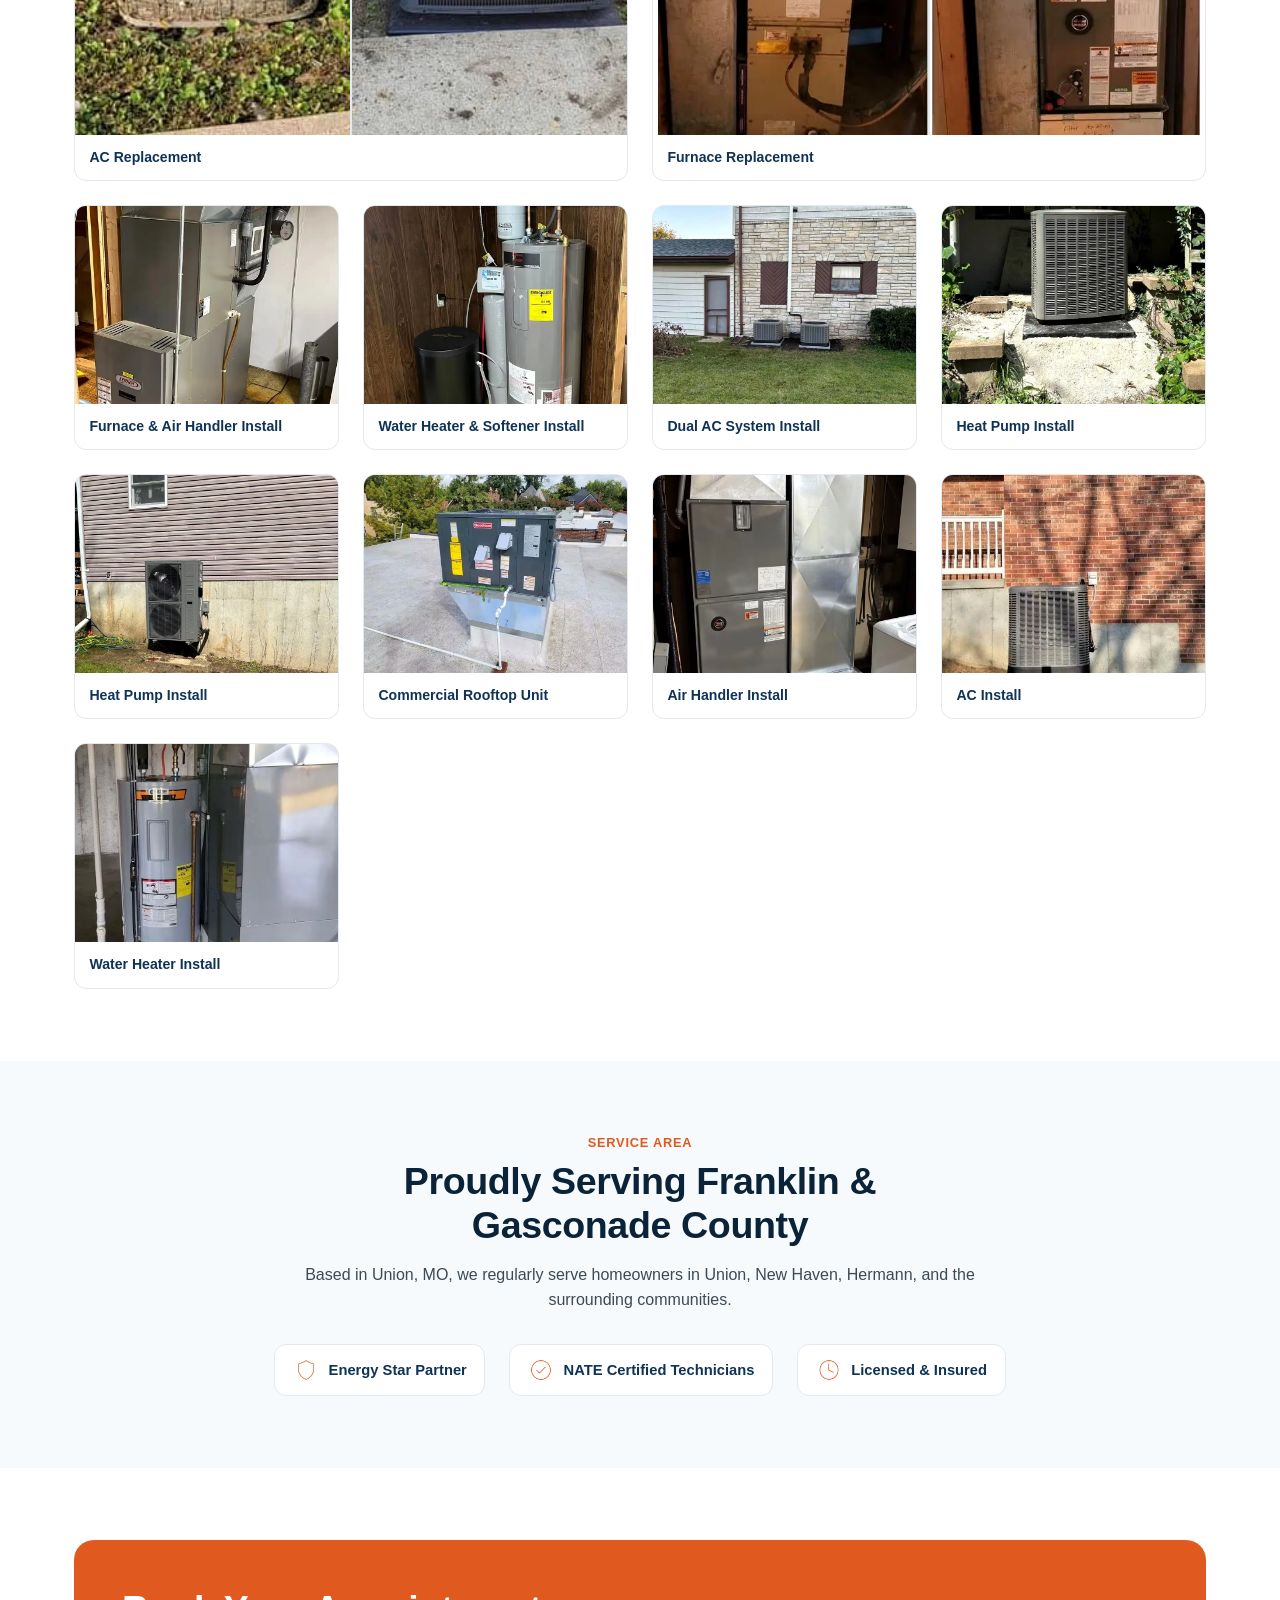
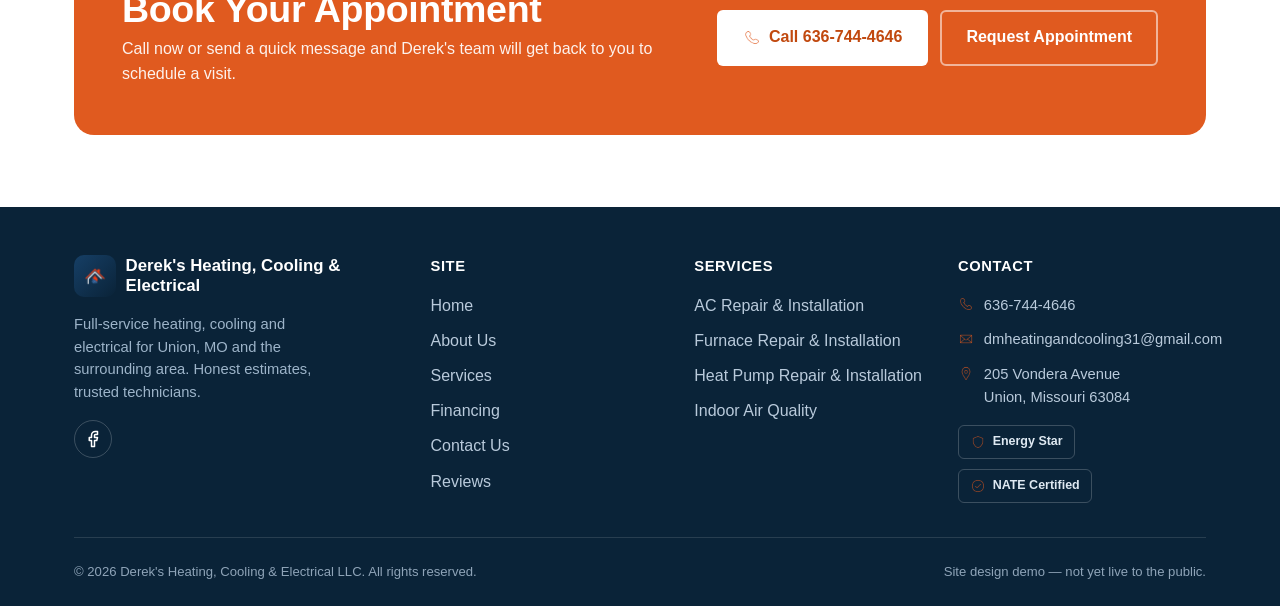
==== commit 45d6b976: "Replace placeholder snowflake mark with Derek's real logo Derek's actual logo (pulled from his busin" ====
--- a/about.html
+++ b/about.html
@@ -7,7 +7,7 @@
 <meta name="description" content="Meet Derek's Heating, Cooling & Electrical LLC — Energy Star and NATE certified HVAC technicians serving Union, MO and Franklin & Gasconade County.">
 <link rel="canonical" href="https://derekshvac-demo.example/about.html">
 <meta name="theme-color" content="#0a2338">
-<link rel="icon" href="assets/img/favicon.svg" type="image/svg+xml">
+<link rel="icon" href="assets/img/favicon.png" type="image/png">
 
 <meta property="og:type" content="website">
 <meta property="og:title" content="About Us | Derek's Heating, Cooling & Electrical LLC">
@@ -89,7 +89,7 @@
     <div class="container header-inner">
       
       <a class="brand" href="index.html">
-        <span class="brand-mark"><img class="icon" src="assets/img/icons/snowflake.png" width="24" height="24" alt="" aria-hidden="true"></span>
+        <span class="brand-mark"><img src="assets/img/logo-mark.png" alt="" width="24" height="24"></span>
         <span class="brand-name">
           Derek's Heating, Cooling &amp; Electrical
           <small>Union, MO &middot; Licensed &amp; Insured</small>
@@ -319,7 +319,7 @@
       <div class="footer-grid">
         <div class="footer-brand">
           <a class="brand" href="index.html">
-            <span class="brand-mark"><img class="icon" src="assets/img/icons/snowflake.png" width="24" height="24" alt="" aria-hidden="true"></span>
+            <span class="brand-mark"><img src="assets/img/logo-mark.png" alt="" width="24" height="24"></span>
             <span class="brand-name">Derek's Heating, Cooling &amp; Electrical</span>
           </a>
           <p>Full-service heating, cooling and electrical for Union, MO and
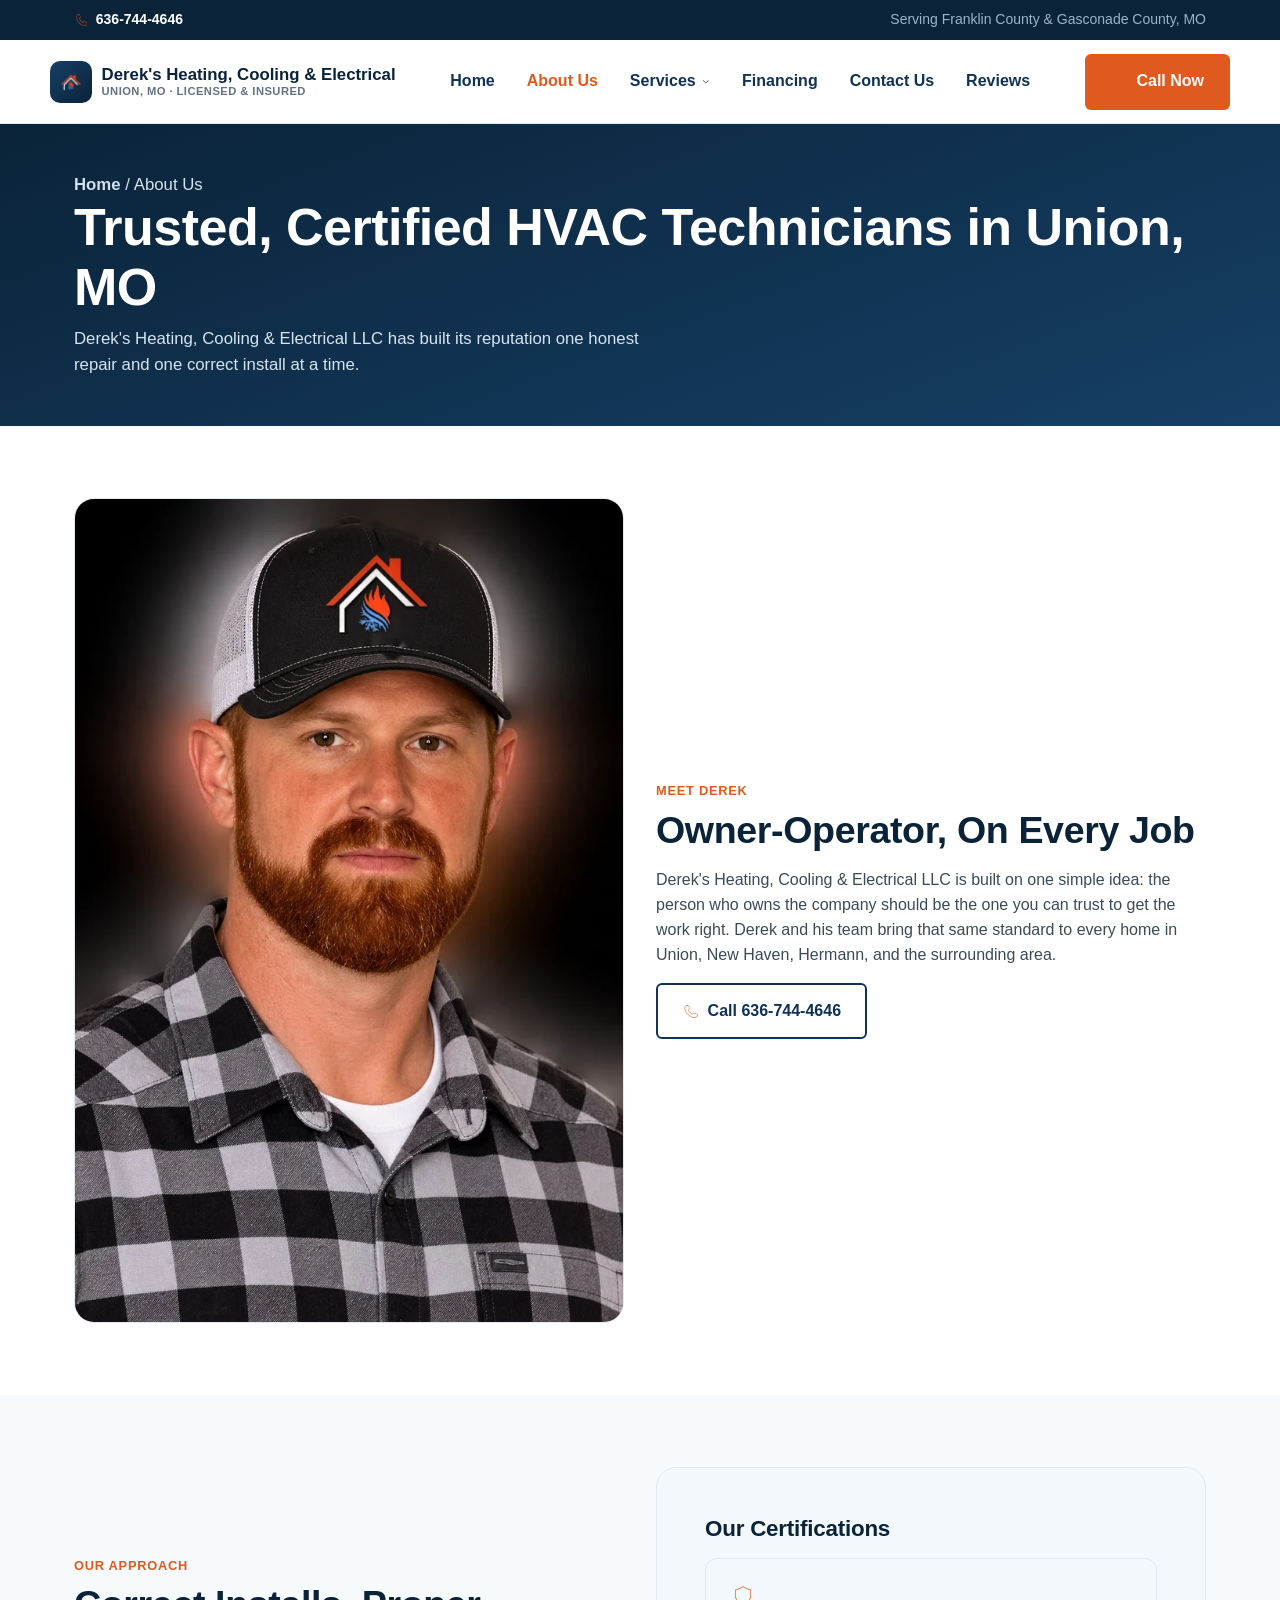
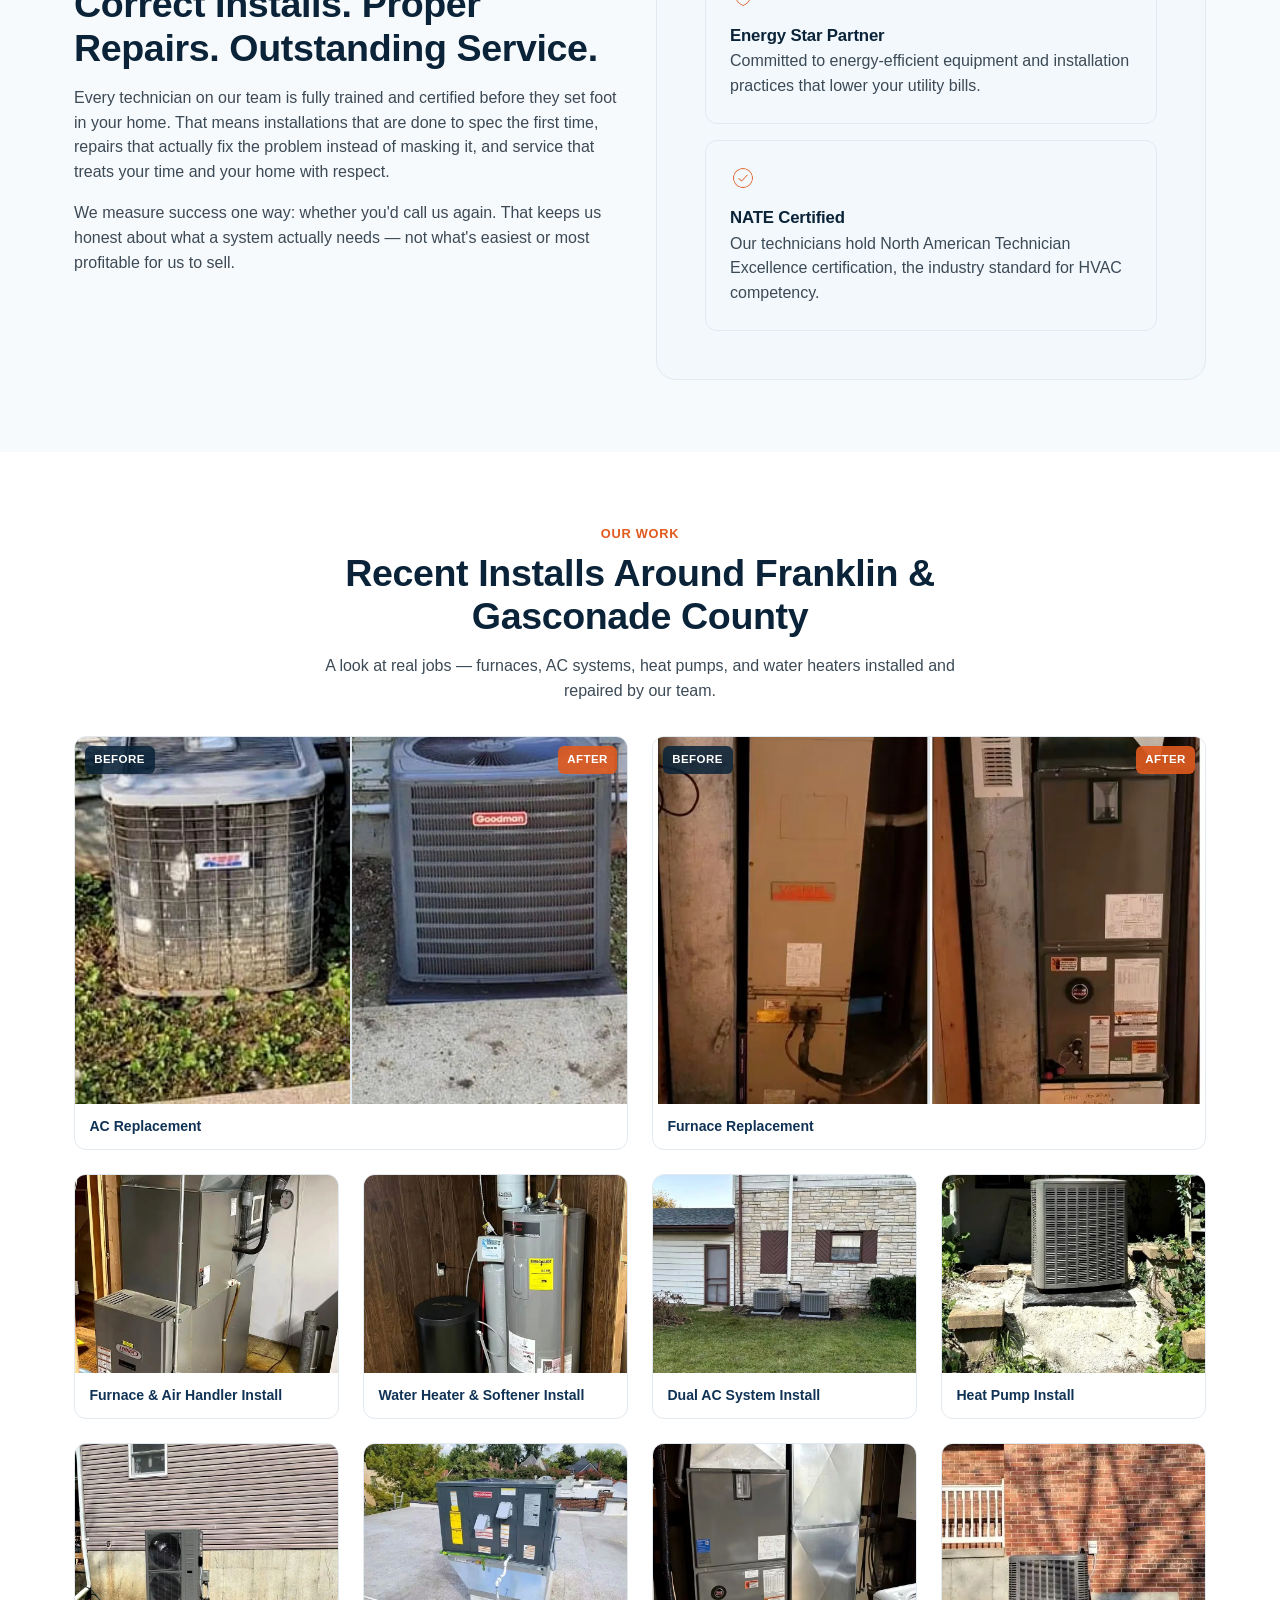
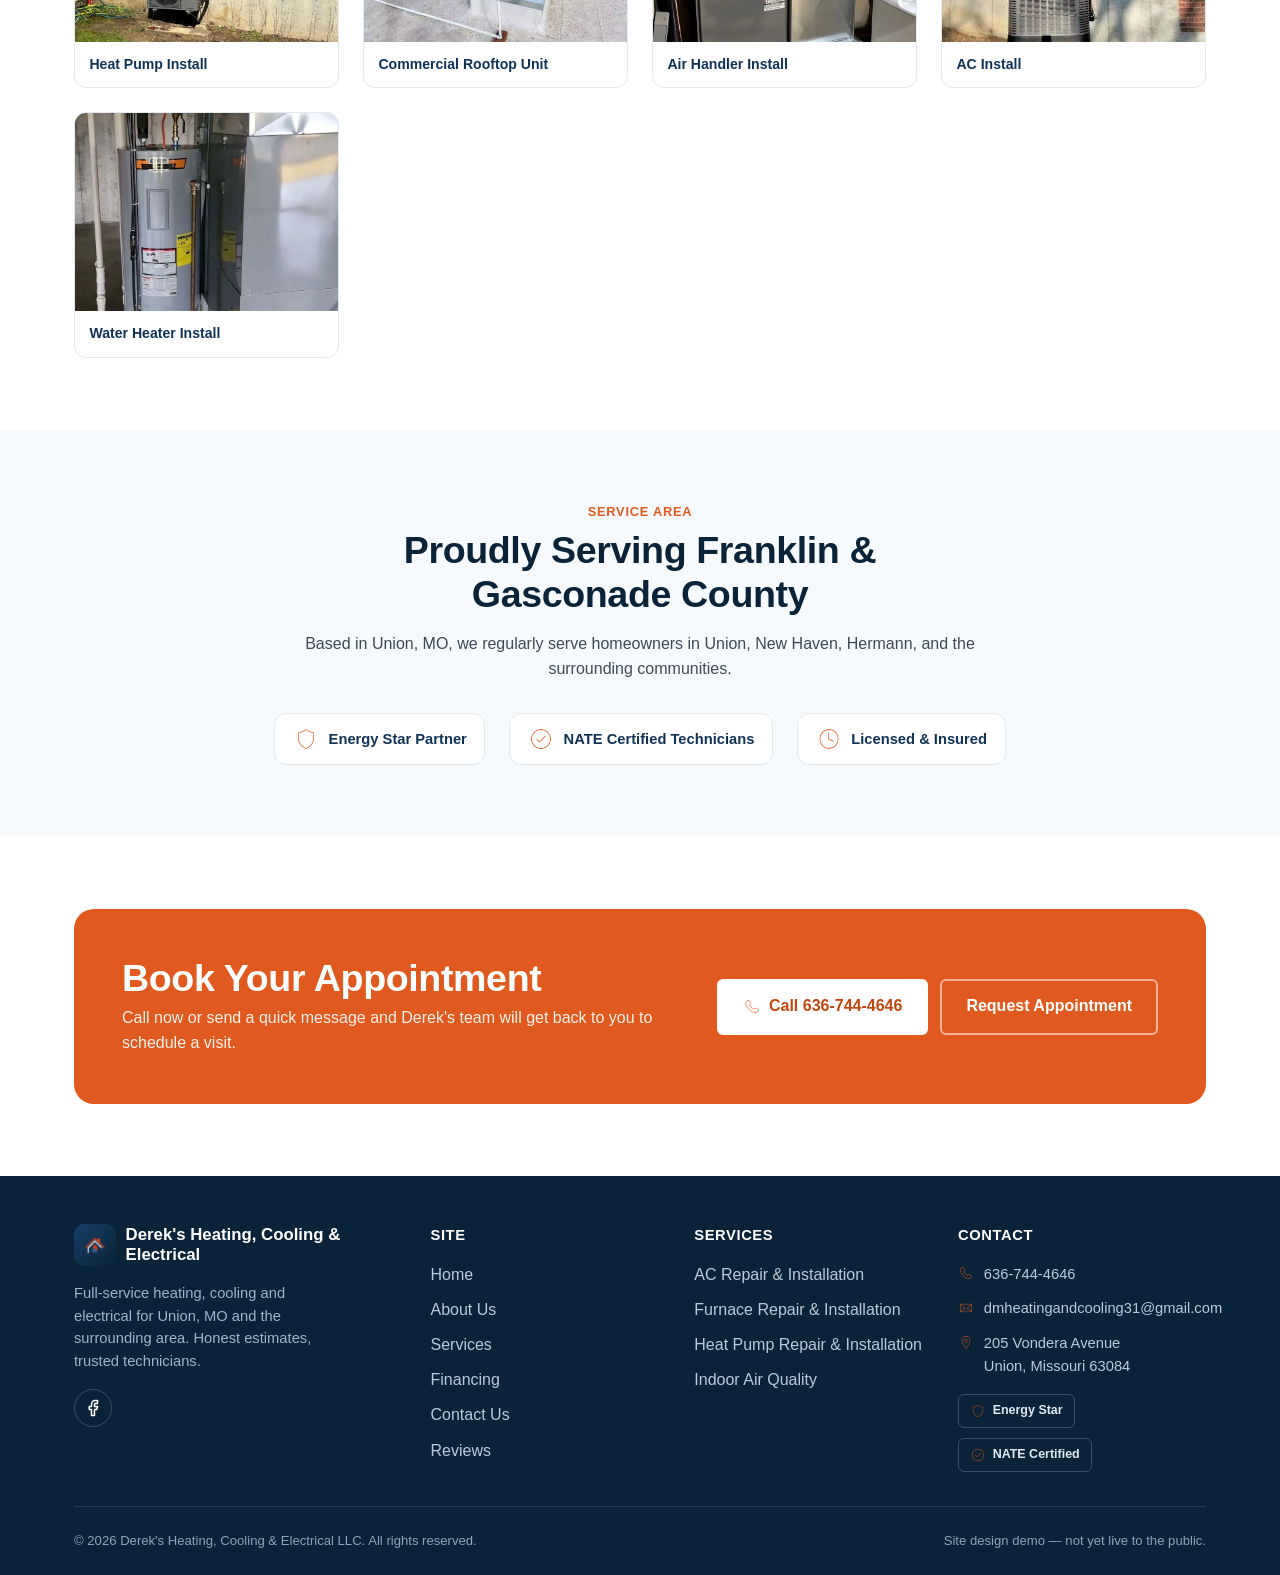
==== commit 352c1b53: "Add "Meet Derek" section with his photo to the About page New section right after the hero: Derek's " ====
--- a/about.html
+++ b/about.html
@@ -156,6 +156,26 @@
   <section class="section">
     <div class="container">
       <div class="feature-row">
+        <div class="panel" style="padding:0;overflow:hidden;aspect-ratio:2/3;align-self:start;">
+          <img src="assets/img/derek-headshot.webp" alt="Derek, owner of Derek's Heating, Cooling & Electrical LLC" style="display:block;width:100%;height:100%;object-fit:cover;" width="700" height="1050">
+        </div>
+        <div>
+          <span class="kicker">Meet Derek</span>
+          <h2>Owner-Operator, On Every Job</h2>
+          <p>Derek's Heating, Cooling &amp; Electrical LLC is built on one
+            simple idea: the person who owns the company should be the one
+            you can trust to get the work right. Derek and his team bring
+            that same standard to every home in Union, New Haven, Hermann,
+            and the surrounding area.</p>
+          <a class="btn btn-secondary" href="tel:+16367444646"><img class="icon" src="assets/img/icons/phone.png" width="24" height="24" alt="" aria-hidden="true"> Call 636-744-4646</a>
+        </div>
+      </div>
+    </div>
+  </section>
+
+  <section class="section section-alt">
+    <div class="container">
+      <div class="feature-row">
         <div>
           <span class="kicker">Our Approach</span>
           <h2>Correct Installs. Proper Repairs. Outstanding Service.</h2>
